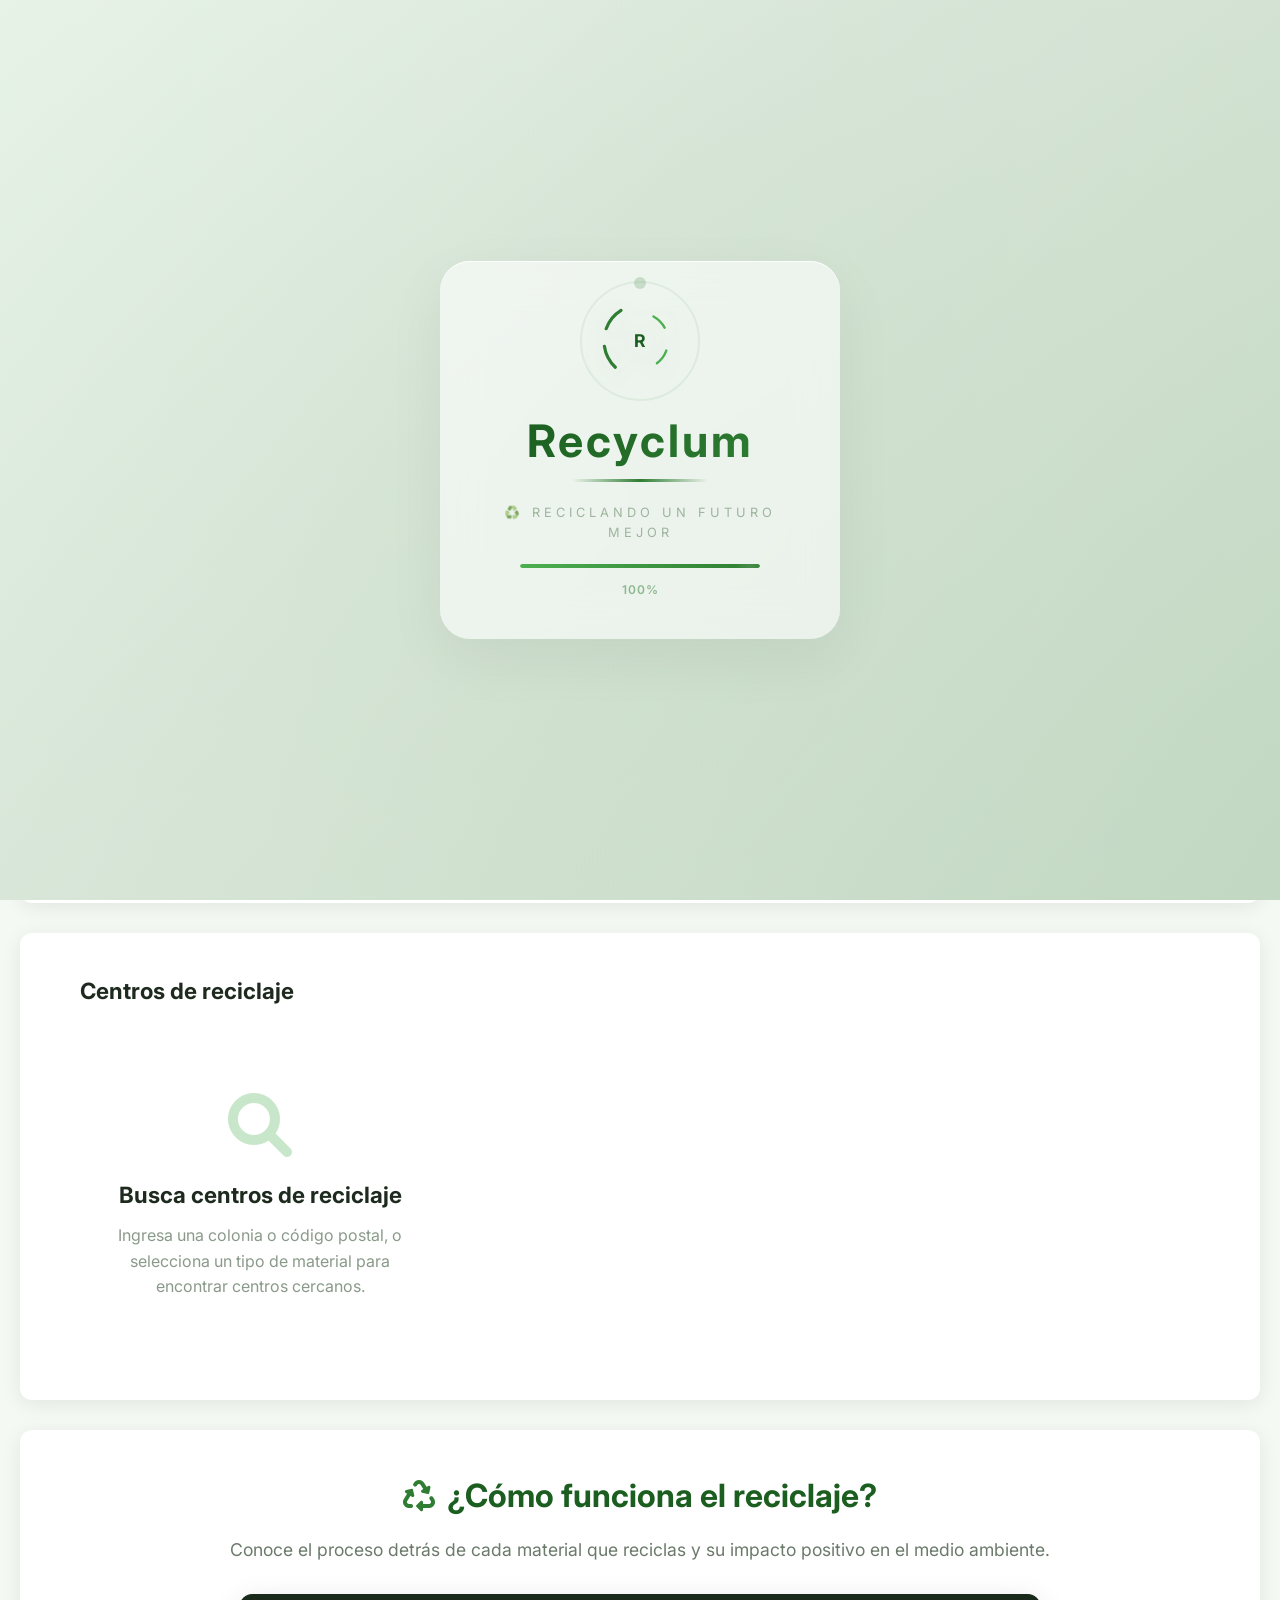
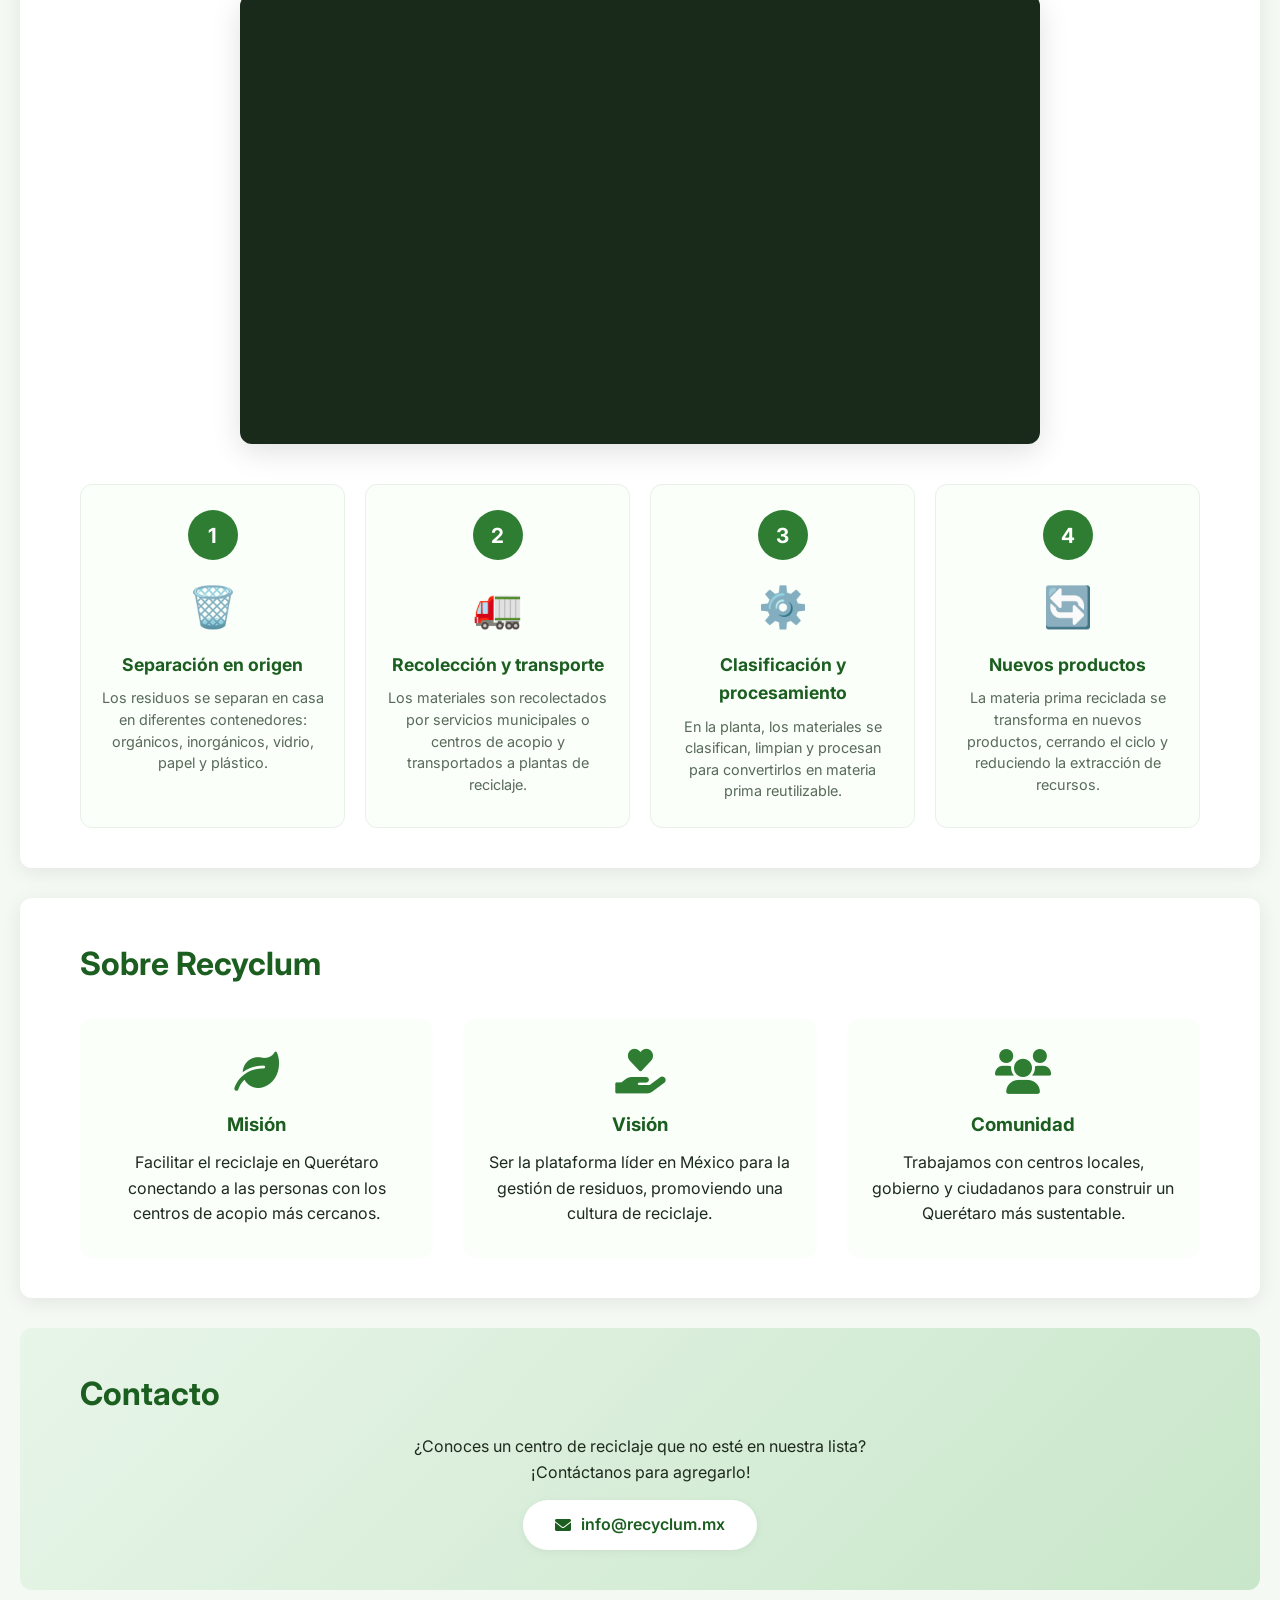
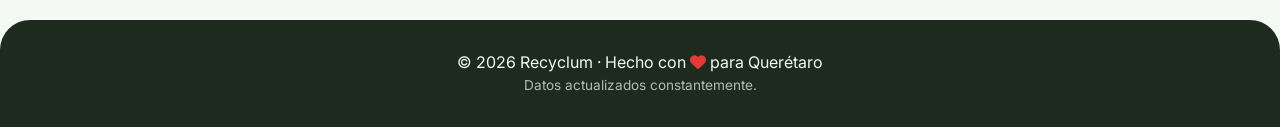
==== ops1/index.html @ 359a3044 "op1 ." ====
<!DOCTYPE html>
<html lang="es-MX">
<head>
    <meta charset="UTF-8">
    <meta name="viewport" content="width=device-width, initial-scale=1.0, maximum-scale=1.0, user-scalable=yes">
    <title>Recyclum · Centros de Reciclaje en Querétaro</title>
    
    <!-- Google Fonts -->
    <link rel="preconnect" href="https://fonts.googleapis.com">
    <link rel="preconnect" href="https://fonts.gstatic.com" crossorigin>
    <link href="https://fonts.googleapis.com/css2?family=Inter:opsz,wght@14..32,400;14..32,600;14..32,700&display=swap" rel="stylesheet">
    
    <!-- Font Awesome -->
    <link rel="stylesheet" href="https://cdnjs.cloudflare.com/ajax/libs/font-awesome/6.0.0-beta3/css/all.min.css">

    <style>
        /* ============================================ */
        /* 1. VARIABLES Y RESET */
        /* ============================================ */
        :root {
            --primary-green: #2e7d32;
            --primary-light: #4caf50;
            --primary-dark: #1b5e20;
            --primary-hover: #388e3c;
            --background: #f4f9f4;
            --text-dark: #1e2a1e;
            --text-light: #f0faf0;
            --white: #ffffff;
            --shadow: 0 4px 20px rgba(0, 0, 0, 0.08);
            --shadow-hover: 0 8px 30px rgba(0, 0, 0, 0.12);
            --radius: 12px;
            --transition: all 0.3s cubic-bezier(0.25, 0.46, 0.45, 0.94);
            --nav-height: 70px;
            --whatsapp-green: #25d366;
            --whatsapp-dark: #128C7E;
            --maps-blue: #4285F4;
        }

        * {
            margin: 0;
            padding: 0;
            box-sizing: border-box;
        }

        html {
            scroll-behavior: smooth;
        }

        body {
            font-family: 'Inter', -apple-system, BlinkMacSystemFont, sans-serif;
            background-color: var(--background);
            color: var(--text-dark);
            line-height: 1.6;
            padding-top: var(--nav-height);
            overflow-x: hidden;
        }

        .container {
            max-width: 1200px;
            margin: 0 auto;
            padding: 0 20px;
        }

        a {
            text-decoration: none;
            color: inherit;
        }

        /* ============================================ */
        /* 2. PRELOADER MEJORADO */
        /* ============================================ */
        #preloader {
            position: fixed;
            top: 0;
            left: 0;
            width: 100%;
            height: 100%;
            z-index: 9999;
            display: flex;
            justify-content: center;
            align-items: center;
            transition: opacity 0.8s ease, visibility 0.8s ease;
            background: linear-gradient(135deg, #f0f7f0 0%, #dce8dc 40%, #c8dcc8 100%);
            overflow: hidden;
        }

        #preloader::before {
            content: '';
            position: absolute;
            top: -50%;
            left: -50%;
            width: 200%;
            height: 200%;
            background: 
                radial-gradient(circle at 20% 30%, rgba(76, 175, 80, 0.05) 0%, transparent 50%),
                radial-gradient(circle at 80% 70%, rgba(46, 125, 50, 0.04) 0%, transparent 50%),
                radial-gradient(circle at 50% 50%, rgba(27, 94, 32, 0.02) 0%, transparent 70%);
            animation: preloaderPulse 8s ease-in-out infinite alternate;
        }

        @keyframes preloaderPulse {
            0% { transform: scale(1) rotate(0deg); opacity: 0.5; }
            100% { transform: scale(1.1) rotate(3deg); opacity: 1; }
        }

        #preloader::after {
            content: '🍃';
            position: absolute;
            font-size: 3rem;
            opacity: 0.04;
            animation: leafFloat 25s linear infinite;
            pointer-events: none;
        }

        @keyframes leafFloat {
            0% { transform: translate(-100vw, -20vh) rotate(0deg); }
            100% { transform: translate(100vw, 120vh) rotate(720deg); }
        }

        .loader-content {
            position: relative;
            z-index: 1;
            text-align: center;
            padding: 40px;
            background: rgba(255, 255, 255, 0.6);
            backdrop-filter: blur(20px);
            -webkit-backdrop-filter: blur(20px);
            border-radius: 30px;
            box-shadow: 0 20px 60px rgba(0, 0, 0, 0.06), 
                        inset 0 1px 0 rgba(255, 255, 255, 0.8);
            max-width: 400px;
            width: 90%;
            animation: contentAppear 0.8s ease-out;
        }

        @keyframes contentAppear {
            0% { transform: scale(0.9) translateY(20px); opacity: 0; }
            100% { transform: scale(1) translateY(0); opacity: 1; }
        }

        .loader-logo {
            margin-bottom: 25px;
            display: flex;
            justify-content: center;
            align-items: center;
            position: relative;
        }

        .loader-logo-ring {
            position: absolute;
            width: 120px;
            height: 120px;
            border-radius: 50%;
            border: 2px solid rgba(46, 125, 50, 0.08);
            animation: ringSpin 20s linear infinite;
        }

        .loader-logo-ring::before {
            content: '';
            position: absolute;
            top: -6px;
            left: 50%;
            transform: translateX(-50%);
            width: 12px;
            height: 12px;
            background: var(--primary-green);
            border-radius: 50%;
            opacity: 0.2;
        }

        @keyframes ringSpin {
            0% { transform: rotate(0deg); }
            100% { transform: rotate(360deg); }
        }

        .loader-logo svg {
            width: 80px;
            height: 80px;
            position: relative;
            z-index: 2;
            filter: drop-shadow(0 4px 12px rgba(46, 125, 50, 0.15));
        }

        .loader-name {
            font-size: 2.8rem;
            font-weight: 700;
            background: linear-gradient(135deg, var(--primary-dark), var(--primary-green));
            -webkit-background-clip: text;
            -webkit-text-fill-color: transparent;
            background-clip: text;
            letter-spacing: 3px;
            margin-bottom: 25px;
            position: relative;
            display: inline-block;
        }

        .loader-name::after {
            content: '';
            position: absolute;
            bottom: -4px;
            left: 20%;
            width: 60%;
            height: 3px;
            background: linear-gradient(90deg, transparent, var(--primary-green), transparent);
            border-radius: 2px;
            animation: nameUnderline 2s ease-in-out infinite;
        }

        @keyframes nameUnderline {
            0%, 100% { transform: scaleX(0.6); opacity: 0.3; }
            50% { transform: scaleX(1); opacity: 1; }
        }

        .loader-subtitle {
            font-size: 0.8rem;
            color: #6b8a6b;
            letter-spacing: 4px;
            text-transform: uppercase;
            margin-bottom: 20px;
            font-weight: 400;
            opacity: 0.6;
        }

        .loader-progress-bar {
            width: 100%;
            max-width: 240px;
            height: 4px;
            background: rgba(46, 125, 50, 0.1);
            border-radius: 10px;
            margin: 0 auto;
            overflow: hidden;
            position: relative;
        }

        .loader-progress-bar::before {
            content: '';
            position: absolute;
            top: 0;
            left: 0;
            width: 100%;
            height: 100%;
            background: linear-gradient(90deg, 
                transparent 0%, 
                rgba(46, 125, 50, 0.05) 20%, 
                transparent 40%);
            animation: progressShimmer 1.5s ease-in-out infinite;
        }

        @keyframes progressShimmer {
            0% { transform: translateX(-100%); }
            100% { transform: translateX(200%); }
        }

        .loader-progress-fill {
            height: 100%;
            width: 0%;
            background: linear-gradient(90deg, var(--primary-light), var(--primary-green));
            border-radius: 10px;
            animation: progressFill 2.5s ease-in-out forwards;
            position: relative;
        }

        .loader-progress-fill::after {
            content: '';
            position: absolute;
            top: 0;
            right: 0;
            width: 20px;
            height: 100%;
            background: rgba(255, 255, 255, 0.3);
            filter: blur(4px);
            border-radius: 10px;
        }

        @keyframes progressFill {
            0% { width: 0%; }
            100% { width: 100%; }
        }

        .loader-percentage {
            font-size: 0.75rem;
            color: var(--primary-green);
            font-weight: 600;
            margin-top: 12px;
            opacity: 0.5;
            letter-spacing: 1px;
        }

        #preloader.hidden {
            opacity: 0;
            visibility: hidden;
            pointer-events: none;
        }

        /* ============================================ */
        /* 3. MENÚ DE NAVEGACIÓN */
        /* ============================================ */
        .navbar {
            position: fixed;
            top: 0;
            left: 0;
            width: 100%;
            height: var(--nav-height);
            background: rgba(255, 255, 255, 0.92);
            backdrop-filter: blur(12px);
            -webkit-backdrop-filter: blur(12px);
            box-shadow: 0 2px 15px rgba(0,0,0,0.08);
            z-index: 1000;
            display: flex;
            align-items: center;
            justify-content: space-between;
            padding: 0 30px;
            border-bottom: 1px solid rgba(46, 125, 50, 0.06);
        }

        .navbar-logo {
            display: flex;
            align-items: center;
            gap: 10px;
            font-weight: 700;
            font-size: 1.4rem;
            color: var(--primary-dark);
            z-index: 1001;
            transition: var(--transition);
            flex-shrink: 0;
        }

        .navbar-logo i {
            color: var(--primary-green);
            font-size: 1.8rem;
        }

        .navbar-logo:hover {
            transform: scale(1.02);
        }

        .menu-toggle {
            display: none;
            flex-direction: column;
            gap: 5px;
            cursor: pointer;
            padding: 8px 5px;
            z-index: 1001;
            background: none;
            border: none;
        }

        .menu-toggle span {
            display: block;
            width: 28px;
            height: 3px;
            background: var(--text-dark);
            border-radius: 3px;
            transition: var(--transition);
            transform-origin: center;
        }

        .menu-toggle.active span:nth-child(1) {
            transform: translateY(8px) rotate(45deg);
        }

        .menu-toggle.active span:nth-child(2) {
            opacity: 0;
            transform: scaleX(0);
        }

        .menu-toggle.active span:nth-child(3) {
            transform: translateY(-8px) rotate(-45deg);
        }

        .nav-menu {
            display: flex;
            align-items: center;
            gap: 8px;
            list-style: none;
            transition: var(--transition);
        }

        .nav-menu li {
            position: relative;
        }

        .nav-menu a {
            display: flex;
            align-items: center;
            gap: 8px;
            padding: 10px 20px;
            border-radius: 50px;
            font-weight: 500;
            color: var(--text-dark);
            transition: var(--transition);
            font-size: 0.95rem;
            position: relative;
        }

        .nav-menu a i {
            font-size: 1rem;
            transition: var(--transition);
        }

        .nav-menu a:hover {
            background: var(--primary-green);
            color: var(--white);
            transform: translateY(-2px);
            box-shadow: 0 6px 20px rgba(46, 125, 50, 0.25);
        }

        .nav-menu a:hover i {
            transform: scale(1.1) rotate(-5deg);
        }

        .nav-menu a::after {
            content: '';
            position: absolute;
            bottom: 2px;
            left: 50%;
            width: 0;
            height: 2px;
            background: var(--primary-green);
            transition: var(--transition);
            transform: translateX(-50%);
        }

        .nav-menu a:hover::after {
            width: 60%;
        }

        /* ============================================ */
        /* 4. SECCIONES PRINCIPALES */
        /* ============================================ */
        .main-content {
            padding-top: 10px;
        }

        section {
            padding: 70px 0;
        }

        h2 {
            font-size: 2rem;
            color: var(--primary-dark);
            margin-bottom: 15px;
            display: flex;
            align-items: center;
            gap: 12px;
        }

        h2 i {
            color: var(--primary-green);
        }

        .hero-section {
            background: linear-gradient(135deg, #e8f5e9 0%, #c8e6c9 100%);
            min-height: 55vh;
            display: flex;
            align-items: center;
            justify-content: space-between;
            padding: 40px 10%;
            border-radius: 0 0 50px 50px;
            margin-bottom: 20px;
        }

        .hero-content {
            flex: 1;
        }

        .hero-content h1 {
            font-size: 3rem;
            font-weight: 700;
            line-height: 1.2;
            margin-bottom: 20px;
            color: var(--text-dark);
        }

        .hero-content .highlight {
            color: var(--primary-green);
            position: relative;
        }

        .hero-content .highlight::after {
            content: '';
            position: absolute;
            bottom: 2px;
            left: 0;
            width: 100%;
            height: 4px;
            background: var(--primary-light);
            opacity: 0.3;
            border-radius: 2px;
        }

        .hero-content p {
            font-size: 1.2rem;
            color: #3e5a3e;
            max-width: 500px;
            margin-bottom: 30px;
        }

        .btn-primary {
            display: inline-flex;
            align-items: center;
            gap: 10px;
            background: var(--primary-green);
            color: var(--white);
            padding: 14px 32px;
            border-radius: 50px;
            font-weight: 600;
            transition: var(--transition);
            box-shadow: 0 4px 15px rgba(46, 125, 50, 0.3);
        }

        .btn-primary:hover {
            background: var(--primary-dark);
            transform: translateY(-3px);
            box-shadow: 0 8px 25px rgba(46, 125, 50, 0.4);
        }

        .hero-image {
            flex: 1;
            text-align: center;
        }

        .hero-image i {
            color: var(--primary-green);
            opacity: 0.15;
            font-size: 12rem;
        }

        /* ============================================ */
        /* 5. BUSCADOR */
        /* ============================================ */
        .search-section {
            background: var(--white);
            border-radius: var(--radius);
            box-shadow: var(--shadow);
            margin: 0 20px 30px;
            padding: 40px;
            text-align: center;
        }

        .search-box {
            display: flex;
            flex-wrap: wrap;
            gap: 12px;
            max-width: 650px;
            margin: 25px auto;
        }

        #searchInput {
            flex: 1;
            padding: 14px 24px;
            border: 2px solid #e0e8e0;
            border-radius: 50px;
            font-size: 1rem;
            transition: var(--transition);
            min-width: 200px;
            background: #fafffa;
        }

        #searchInput:focus {
            outline: none;
            border-color: var(--primary-green);
            box-shadow: 0 0 0 4px rgba(46, 125, 50, 0.12);
        }

        #searchBtn {
            padding: 14px 30px;
            background: var(--primary-green);
            color: var(--white);
            border: none;
            border-radius: 50px;
            font-weight: 600;
            cursor: pointer;
            transition: var(--transition);
            display: flex;
            align-items: center;
            gap: 8px;
            white-space: nowrap;
        }

        #searchBtn:hover {
            background: var(--primary-dark);
            transform: scale(1.03);
        }

        .filter-tags {
            display: flex;
            flex-wrap: wrap;
            justify-content: center;
            gap: 10px;
            margin-top: 20px;
        }

        .filter-tag {
            background: #f0f5f0;
            padding: 6px 20px;
            border-radius: 50px;
            font-size: 0.85rem;
            font-weight: 500;
            cursor: pointer;
            transition: var(--transition);
            border: 1px solid transparent;
            user-select: none;
        }

        .filter-tag:hover {
            background: var(--primary-light);
            color: var(--white);
            transform: translateY(-2px);
        }

        .filter-tag.active {
            background: var(--primary-green);
            color: var(--white);
            border-color: var(--primary-green);
            box-shadow: 0 4px 12px rgba(46, 125, 50, 0.25);
        }

        /* ============================================ */
        /* 6. RESULTADOS */
        /* ============================================ */
        .results-section {
            background: var(--white);
            border-radius: var(--radius);
            box-shadow: var(--shadow);
            margin: 0 20px 30px;
            padding: 40px;
            min-height: 200px;
        }

        .results-header {
            display: flex;
            justify-content: space-between;
            align-items: center;
            margin-bottom: 25px;
            flex-wrap: wrap;
            gap: 10px;
        }

        .results-header h3 {
            font-size: 1.4rem;
            color: var(--text-dark);
        }

        .results-header h3 span {
            font-weight: 400;
            color: #6b7a6b;
        }

        .results-grid {
            display: grid;
            grid-template-columns: repeat(auto-fill, minmax(300px, 1fr));
            gap: 20px;
        }

        .search-prompt {
            text-align: center;
            padding: 60px 20px;
            color: #8a9a8a;
        }

        .search-prompt i {
            font-size: 4rem;
            color: var(--primary-light);
            opacity: 0.3;
            margin-bottom: 20px;
            display: block;
        }

        .search-prompt h3 {
            font-size: 1.4rem;
            color: var(--text-dark);
            margin-bottom: 10px;
        }

        .search-prompt p {
            font-size: 1rem;
            max-width: 400px;
            margin: 0 auto;
        }

        .result-card {
            background: #fafffa;
            border: 1px solid #e8f0e8;
            border-radius: var(--radius);
            padding: 22px;
            transition: var(--transition);
            animation: fadeInUp 0.4s ease-out;
        }

        @keyframes fadeInUp {
            0% { opacity: 0; transform: translateY(20px); }
            100% { opacity: 1; transform: translateY(0); }
        }

        .result-card:hover {
            transform: translateY(-5px);
            box-shadow: var(--shadow-hover);
            border-color: var(--primary-light);
        }

        .result-card h4 {
            color: var(--primary-dark);
            font-size: 1.2rem;
            margin-bottom: 8px;
        }

        .result-card .address {
            font-size: 0.95rem;
            color: #4a5a4a;
            margin-bottom: 8px;
        }

        .result-card .badge {
            display: inline-block;
            background: #e0ece0;
            padding: 3px 14px;
            border-radius: 50px;
            font-size: 0.75rem;
            font-weight: 600;
            color: var(--primary-dark);
            margin-right: 5px;
            margin-top: 5px;
        }

        .card-actions {
            display: flex;
            flex-wrap: wrap;
            gap: 10px;
            margin-top: 15px;
            padding-top: 15px;
            border-top: 1px solid #e8f0e8;
        }

        .btn-maps {
            display: inline-flex;
            align-items: center;
            gap: 6px;
            padding: 8px 16px;
            background: var(--maps-blue);
            color: var(--white);
            border-radius: 50px;
            font-size: 0.85rem;
            font-weight: 500;
            transition: var(--transition);
            border: none;
            cursor: pointer;
        }

        .btn-maps:hover {
            background: #3367d6;
            transform: translateY(-2px);
            box-shadow: 0 4px 12px rgba(66, 133, 244, 0.3);
        }

        .btn-whatsapp {
            display: inline-flex;
            align-items: center;
            gap: 6px;
            padding: 8px 16px;
            background: var(--whatsapp-green);
            color: var(--white);
            border-radius: 50px;
            font-size: 0.85rem;
            font-weight: 500;
            transition: var(--transition);
            border: none;
            cursor: pointer;
        }

        .btn-whatsapp:hover {
            background: var(--whatsapp-dark);
            transform: translateY(-2px);
            box-shadow: 0 4px 12px rgba(37, 211, 102, 0.3);
        }

        .no-results {
            text-align: center;
            padding: 40px 0;
            color: #6b7a6b;
        }

        .no-results i {
            color: var(--primary-light);
            margin-bottom: 15px;
        }

        /* ============================================ */
        /* 7. PROCESO DE RECICLAJE */
        /* ============================================ */
        .process-section {
            background: var(--white);
            border-radius: var(--radius);
            box-shadow: var(--shadow);
            margin: 0 20px 30px;
            padding: 40px;
        }

        .process-section h2 {
            text-align: center;
            justify-content: center;
        }

        .process-section .section-subtitle {
            text-align: center;
            color: #6b7a6b;
            margin-bottom: 30px;
            font-size: 1.1rem;
        }

        .video-banner {
            position: relative;
            width: 100%;
            max-width: 800px;
            margin: 0 auto 40px;
            border-radius: var(--radius);
            overflow: hidden;
            box-shadow: var(--shadow-hover);
            aspect-ratio: 16/9;
            background: #1a2a1a;
        }

        .video-banner iframe {
            width: 100%;
            height: 100%;
            border: none;
            display: block;
        }

        .process-grid {
            display: grid;
            grid-template-columns: repeat(4, 1fr);
            gap: 20px;
            margin-top: 10px;
        }

        .process-step {
            background: #fafffa;
            border: 1px solid #e8f0e8;
            border-radius: var(--radius);
            padding: 25px 20px;
            text-align: center;
            transition: var(--transition);
            position: relative;
        }

        .process-step:hover {
            transform: translateY(-5px);
            box-shadow: var(--shadow-hover);
            border-color: var(--primary-light);
        }

        .process-step .step-number {
            display: inline-flex;
            align-items: center;
            justify-content: center;
            width: 50px;
            height: 50px;
            background: var(--primary-green);
            color: var(--white);
            border-radius: 50%;
            font-size: 1.3rem;
            font-weight: 700;
            margin-bottom: 15px;
        }

        .process-step .step-icon {
            font-size: 2.5rem;
            color: var(--primary-green);
            margin-bottom: 12px;
            display: block;
        }

        .process-step h4 {
            color: var(--primary-dark);
            font-size: 1.1rem;
            margin-bottom: 8px;
        }

        .process-step p {
            font-size: 0.9rem;
            color: #5a6a5a;
            line-height: 1.5;
        }

        /* ============================================ */
        /* 8. ABOUT Y CONTACTO */
        /* ============================================ */
        .about-section {
            background: var(--white);
            border-radius: var(--radius);
            box-shadow: var(--shadow);
            margin: 0 20px 30px;
            padding: 40px;
            text-align: center;
        }

        .about-grid {
            display: grid;
            grid-template-columns: repeat(auto-fit, minmax(220px, 1fr));
            gap: 30px;
            margin-top: 30px;
        }

        .about-card {
            padding: 30px 20px;
            border-radius: var(--radius);
            background: #fafffa;
            transition: var(--transition);
            border: 1px solid transparent;
        }

        .about-card:hover {
            transform: translateY(-5px);
            border-color: var(--primary-light);
            box-shadow: var(--shadow-hover);
        }

        .about-card i {
            font-size: 2.8rem;
            color: var(--primary-green);
            margin-bottom: 15px;
        }

        .about-card h3 {
            color: var(--primary-dark);
            margin-bottom: 10px;
        }

        .contact-section {
            background: linear-gradient(135deg, #e8f5e9, #c8e6c9);
            border-radius: var(--radius);
            margin: 0 20px 30px;
            padding: 40px;
            text-align: center;
        }

        .btn-secondary {
            display: inline-flex;
            align-items: center;
            gap: 10px;
            background: var(--white);
            color: var(--primary-dark);
            padding: 12px 32px;
            border-radius: 50px;
            font-weight: 600;
            transition: var(--transition);
            box-shadow: 0 2px 10px rgba(0,0,0,0.05);
            margin-top: 15px;
        }

        .btn-secondary:hover {
            transform: translateY(-3px);
            box-shadow: 0 8px 25px rgba(0,0,0,0.1);
            background: var(--primary-green);
            color: var(--white);
        }

        .footer {
            background: var(--text-dark);
            color: var(--text-light);
            text-align: center;
            padding: 30px 0;
            border-radius: 30px 30px 0 0;
            margin-top: 20px;
        }

        .footer i {
            color: #e53935;
        }

        /* ============================================ */
        /* 9. RESPONSIVIDAD */
        /* ============================================ */
        @media (max-width: 1024px) {
            .process-grid {
                grid-template-columns: repeat(2, 1fr);
            }
        }

        @media (max-width: 768px) {
            :root {
                --nav-height: 60px;
            }

            body {
                padding-top: var(--nav-height);
            }

            .navbar {
                padding: 0 20px;
            }

            .navbar-logo {
                font-size: 1.2rem;
            }

            .navbar-logo i {
                font-size: 1.5rem;
            }

            .menu-toggle {
                display: flex;
            }

            .nav-menu {
                position: fixed;
                top: 0;
                left: 0;
                width: 100%;
                height: 100vh;
                background: rgba(255, 255, 255, 0.98);
                backdrop-filter: blur(20px);
                -webkit-backdrop-filter: blur(20px);
                flex-direction: column;
                justify-content: center;
                align-items: center;
                gap: 0;
                transform: translateX(100%);
                transition: transform 0.4s cubic-bezier(0.86, 0, 0.07, 1);
                padding: 0 20px;
                z-index: 1000;
            }

            .nav-menu.open {
                transform: translateX(0);
            }

            .nav-menu li {
                width: 100%;
                max-width: 300px;
            }

            .nav-menu a {
                justify-content: center;
                padding: 16px 20px;
                font-size: 1.2rem;
                width: 100%;
                border-radius: 12px;
            }

            .nav-menu a:hover {
                transform: translateX(5px);
            }

            .nav-menu a::after {
                display: none;
            }

            .hero-section {
                flex-direction: column;
                text-align: center;
                padding: 30px 20px;
                min-height: 50vh;
            }

            .hero-content h1 {
                font-size: 2.2rem;
            }

            .hero-content p {
                font-size: 1rem;
                max-width: 100%;
            }

            .hero-image {
                margin-top: 20px;
            }

            .hero-image i {
                font-size: 6rem;
            }

            .search-section,
            .results-section,
            .process-section,
            .about-section,
            .contact-section {
                margin: 0 10px 20px;
                padding: 25px 15px;
            }

            .search-box {
                flex-direction: column;
                align-items: stretch;
            }

            #searchInput {
                width: 100%;
                min-width: unset;
            }

            #searchBtn {
                justify-content: center;
            }

            .filter-tags {
                gap: 6px;
            }

            .filter-tag {
                font-size: 0.75rem;
                padding: 4px 14px;
            }

            .results-grid {
                grid-template-columns: 1fr;
            }

            .results-header h3 {
                font-size: 1.2rem;
            }

            h2 {
                font-size: 1.6rem;
            }

            .about-grid {
                grid-template-columns: 1fr;
            }

            .card-actions {
                flex-direction: column;
            }

            .btn-maps, .btn-whatsapp {
                justify-content: center;
                width: 100%;
            }

            .loader-content {
                padding: 30px 20px;
            }

            .loader-name {
                font-size: 2.2rem;
            }

            .loader-logo svg {
                width: 60px;
                height: 60px;
            }

            .loader-logo-ring {
                width: 90px;
                height: 90px;
            }

            .process-grid {
                grid-template-columns: 1fr;
                max-width: 400px;
                margin: 0 auto;
            }

            .video-banner {
                max-width: 100%;
            }

            .search-prompt {
                padding: 40px 15px;
            }

            .search-prompt i {
                font-size: 3rem;
            }
        }

        @media (max-width: 480px) {
            .navbar {
                padding: 0 15px;
            }

            .navbar-logo {
                font-size: 1rem;
            }

            .navbar-logo i {
                font-size: 1.3rem;
            }

            .hero-content h1 {
                font-size: 1.8rem;
            }

            .btn-primary, .btn-secondary {
                padding: 12px 24px;
                font-size: 0.9rem;
            }

            .nav-menu a {
                font-size: 1rem;
                padding: 14px 16px;
            }

            .loader-content {
                padding: 20px 15px;
            }

            .loader-name {
                font-size: 1.8rem;
            }

            .loader-logo svg {
                width: 50px;
                height: 50px;
            }

            .loader-logo-ring {
                width: 75px;
                height: 75px;
            }
        }

        .menu-open {
            overflow: hidden;
        }
    </style>
</head>
<body>

    <!-- ============================================ -->
    <!-- PRELOADER -->
    <!-- ============================================ -->
    <div id="preloader">
        <div class="loader-content">
            <div class="loader-logo">
                <div class="loader-logo-ring"></div>
                <svg version="1.1" xmlns="http://www.w3.org/2000/svg" viewBox="0 0 100 100" width="80" height="80">
                    <circle cx="50" cy="50" r="45" fill="none" stroke="#2e7d32" stroke-width="4" stroke-dasharray="30 200" stroke-linecap="round">
                        <animateTransform attributeName="transform" type="rotate" from="0 50 50" to="360 50 50" dur="1.5s" repeatCount="indefinite" />
                    </circle>
                    <circle cx="50" cy="50" r="35" fill="none" stroke="#4caf50" stroke-width="3" stroke-dasharray="20 150" stroke-linecap="round">
                        <animateTransform attributeName="transform" type="rotate" from="360 50 50" to="0 50 50" dur="1.2s" repeatCount="indefinite" />
                    </circle>
                    <text x="50" y="58" font-family="'Inter', sans-serif" font-size="22" font-weight="700" fill="#1b5e20" text-anchor="middle">R</text>
                </svg>
            </div>
            <h1 class="loader-name">Recyclum</h1>
            <div class="loader-subtitle">♻️ Reciclando un futuro mejor</div>
            <div class="loader-progress-bar">
                <div class="loader-progress-fill"></div>
            </div>
            <div class="loader-percentage">Cargando...</div>
        </div>
    </div>

    <!-- ============================================ -->
    <!-- MENÚ DE NAVEGACIÓN -->
    <!-- ============================================ -->
    <nav class="navbar" id="navbar">
        <a href="#inicio" class="navbar-logo">
            <i class="fas fa-recycle"></i>
            <span>Recyclum</span>
        </a>

        <button class="menu-toggle" id="menuToggle" aria-label="Abrir menú">
            <span></span>
            <span></span>
            <span></span>
        </button>

        <ul class="nav-menu" id="navMenu">
            <li><a href="#inicio"><i class="fas fa-home"></i> Inicio</a></li>
            <li><a href="#buscador"><i class="fas fa-search"></i> Buscar</a></li>
            <li><a href="#proceso"><i class="fas fa-recycle"></i> Proceso</a></li>
            <li><a href="#about"><i class="fas fa-info-circle"></i> Sobre</a></li>
            <li><a href="#contacto"><i class="fas fa-envelope"></i> Contacto</a></li>
        </ul>
    </nav>

    <!-- ============================================ -->
    <!-- CONTENIDO PRINCIPAL -->
    <!-- ============================================ -->
    <main class="main-content" id="mainContent">

        <!-- SECCIÓN: INICIO / HERO -->
        <section id="inicio" class="hero-section">
            <div class="hero-content">
                <h1>Encuentra dónde reciclar en <span class="highlight">Querétaro</span></h1>
                <p>Conectamos a la comunidad con centros de reciclaje locales. Busca por colonia o código postal.</p>
                <a href="#buscador" class="btn-primary"><i class="fas fa-map-pin"></i> Buscar ahora</a>
            </div>
            <div class="hero-image">
                <i class="fas fa-recycle"></i>
            </div>
        </section>

        <!-- SECCIÓN: BUSCADOR -->
        <section id="buscador" class="search-section">
            <div class="container">
                <h2><i class="fas fa-search-location"></i> Busca tu centro de reciclaje</h2>
                <p>Ingresa el nombre de tu colonia o el código postal.</p>
                <div class="search-box">
                    <input type="text" id="searchInput" placeholder="Ej: Centro, 76000, Jurica..." aria-label="Buscar colonia o código postal">
                    <button id="searchBtn"><i class="fas fa-arrow-right"></i> Buscar</button>
                </div>
                <div class="filter-tags">
                    <span class="filter-tag active" data-filter="todos">Todos</span>
                    <span class="filter-tag" data-filter="papel">Papel</span>
                    <span class="filter-tag" data-filter="plastico">Plástico</span>
                    <span class="filter-tag" data-filter="vidrio">Vidrio</span>
                    <span class="filter-tag" data-filter="electronico">Electrónico</span>
                    <span class="filter-tag" data-filter="organico">Orgánico</span>
                </div>
            </div>
        </section>

        <!-- SECCIÓN: RESULTADOS -->
        <section id="resultados" class="results-section">
            <div class="container">
                <div class="results-header">
                    <h3>Centros de reciclaje <span id="resultCount"></span></h3>
                </div>
                <div id="resultsContainer" class="results-grid">
                    <div class="search-prompt" id="searchPrompt">
                        <i class="fas fa-search"></i>
                        <h3>Busca centros de reciclaje</h3>
                        <p>Ingresa una colonia o código postal, o selecciona un tipo de material para encontrar centros cercanos.</p>
                    </div>
                </div>
                <div id="noResults" class="no-results" style="display: none;">
                    <i class="fas fa-search fa-3x"></i>
                    <p>No encontramos centros en esa zona. <br> Intenta con otra colonia o código postal.</p>
                </div>
            </div>
        </section>

        <!-- SECCIÓN: PROCESO DE RECICLAJE -->
        <section id="proceso" class="process-section">
            <div class="container">
                <h2><i class="fas fa-recycle"></i> ¿Cómo funciona el reciclaje?</h2>
                <p class="section-subtitle">Conoce el proceso detrás de cada material que reciclas y su impacto positivo en el medio ambiente.</p>

                <div class="video-banner">
                    <iframe src="https://www.youtube.com/embed/6jQ7y_qQYUA?si=zE5wP5UzRr_lHqwD" 
                            title="Video sobre el proceso de reciclaje" 
                            allow="accelerometer; autoplay; clipboard-write; encrypted-media; gyroscope; picture-in-picture" 
                            allowfullscreen>
                    </iframe>
                </div>

                <div class="process-grid">
                    <div class="process-step">
                        <span class="step-number">1</span>
                        <span class="step-icon">🗑️</span>
                        <h4>Separación en origen</h4>
                        <p>Los residuos se separan en casa en diferentes contenedores: orgánicos, inorgánicos, vidrio, papel y plástico.</p>
                    </div>

                    <div class="process-step">
                        <span class="step-number">2</span>
                        <span class="step-icon">🚛</span>
                        <h4>Recolección y transporte</h4>
                        <p>Los materiales son recolectados por servicios municipales o centros de acopio y transportados a plantas de reciclaje.</p>
                    </div>

                    <div class="process-step">
                        <span class="step-number">3</span>
                        <span class="step-icon">⚙️</span>
                        <h4>Clasificación y procesamiento</h4>
                        <p>En la planta, los materiales se clasifican, limpian y procesan para convertirlos en materia prima reutilizable.</p>
                    </div>

                    <div class="process-step">
                        <span class="step-number">4</span>
                        <span class="step-icon">🔄</span>
                        <h4>Nuevos productos</h4>
                        <p>La materia prima reciclada se transforma en nuevos productos, cerrando el ciclo y reduciendo la extracción de recursos.</p>
                    </div>
                </div>
            </div>
        </section>

        <!-- SECCIÓN: SOBRE NOSOTROS -->
        <section id="about" class="about-section">
            <div class="container">
                <h2>Sobre Recyclum</h2>
                <div class="about-grid">
                    <div class="about-card">
                        <i class="fas fa-leaf"></i>
                        <h3>Misión</h3>
                        <p>Facilitar el reciclaje en Querétaro conectando a las personas con los centros de acopio más cercanos.</p>
                    </div>
                    <div class="about-card">
                        <i class="fas fa-hand-holding-heart"></i>
                        <h3>Visión</h3>
                        <p>Ser la plataforma líder en México para la gestión de residuos, promoviendo una cultura de reciclaje.</p>
                    </div>
                    <div class="about-card">
                        <i class="fas fa-users"></i>
                        <h3>Comunidad</h3>
                        <p>Trabajamos con centros locales, gobierno y ciudadanos para construir un Querétaro más sustentable.</p>
                    </div>
                </div>
            </div>
        </section>

        <!-- SECCIÓN: CONTACTO -->
        <section id="contacto" class="contact-section">
            <div class="container">
                <h2>Contacto</h2>
                <p>¿Conoces un centro de reciclaje que no esté en nuestra lista? <br> ¡Contáctanos para agregarlo!</p>
                <a href="mailto:info@recyclum.mx" class="btn-secondary"><i class="fas fa-envelope"></i> info@recyclum.mx</a>
            </div>
        </section>

        <!-- FOOTER -->
        <footer class="footer">
            <div class="container">
                <p>&copy; 2026 Recyclum · Hecho con <i class="fas fa-heart"></i> para Querétaro</p>
                <p style="font-size: 0.85rem; opacity: 0.7;">Datos actualizados constantemente.</p>
            </div>
        </footer>
    </main>

    <!-- ============================================ -->
    <!-- JAVASCRIPT CORREGIDO - Con timestamp para evitar caché -->
    <!-- ============================================ -->
    <script>
        // Versión del script para evitar caché
        console.log('Recyclum v2.0 - Cargando...');

        document.addEventListener('DOMContentLoaded', function() {

            console.log('DOM cargado - Iniciando Recyclum');

            // ==========================================
            // 1. PRELOADER
            // ==========================================
            const preloader = document.getElementById('preloader');
            const progressFill = document.querySelector('.loader-progress-fill');
            const percentageText = document.querySelector('.loader-percentage');

            let progress = 0;
            const progressInterval = setInterval(function() {
                progress += Math.random() * 8 + 2;
                if (progress >= 100) {
                    progress = 100;
                    clearInterval(progressInterval);
                }
                if (progressFill) {
                    progressFill.style.width = progress + '%';
                }
                if (percentageText) {
                    percentageText.textContent = Math.min(Math.round(progress), 100) + '%';
                }
            }, 150);

            setTimeout(function() {
                clearInterval(progressInterval);
                if (progressFill) {
                    progressFill.style.width = '100%';
                }
                if (percentageText) {
                    percentageText.textContent = '100%';
                }
                setTimeout(function() {
                    preloader.classList.add('hidden');
                    console.log('Preloader ocultado');
                }, 400);
            }, 2800);

            // ==========================================
            // 2. MENÚ HAMBURGUESA
            // ==========================================
            const menuToggle = document.getElementById('menuToggle');
            const navMenu = document.getElementById('navMenu');

            function toggleMenu() {
                menuToggle.classList.toggle('active');
                navMenu.classList.toggle('open');
                document.body.classList.toggle('menu-open');
            }

            if (menuToggle) {
                menuToggle.addEventListener('click', toggleMenu);
            }

            if (navMenu) {
                navMenu.querySelectorAll('a').forEach(link => {
                    link.addEventListener('click', function() {
                        if (navMenu.classList.contains('open')) {
                            toggleMenu();
                        }
                    });
                });
            }

            document.addEventListener('click', function(e) {
                if (window.innerWidth <= 768) {
                    const isClickInside = navMenu && (navMenu.contains(e.target) || menuToggle.contains(e.target));
                    if (!isClickInside && navMenu && navMenu.classList.contains('open')) {
                        toggleMenu();
                    }
                }
            });

            // ==========================================
            // 3. CARGA DE DATOS (JSON)
            // ==========================================
            let centrosData = [];
            let currentFilter = 'todos';

            const JSON_URL = 'data/centros-reciclaje.json';
            const resultsContainer = document.getElementById('resultsContainer');
            const noResults = document.getElementById('noResults');
            const resultCount = document.getElementById('resultCount');
            const searchInput = document.getElementById('searchInput');
            const searchBtn = document.getElementById('searchBtn');

            function getFallbackData() {
                return [
                    {
                        id: 1,
                        nombre: "Centro de Reciclaje Centro",
                        direccion: "Av. 5 de Febrero 123, Col. Centro",
                        colonia: "Centro",
                        cp: "76000",
                        telefono: "4421234567",
                        whatsapp: "4421234567",
                        lat: 20.5888,
                        lng: -100.3898,
                        materiales: ["papel", "cartón", "plástico"]
                    },
                    {
                        id: 2,
                        nombre: "EcoRecicla Jurica",
                        direccion: "Paseo de la República 456, Jurica",
                        colonia: "Jurica",
                        cp: "76100",
                        telefono: "4429876543",
                        whatsapp: "4429876543",
                        lat: 20.6819,
                        lng: -100.4463,
                        materiales: ["vidrio", "plástico", "metal"]
                    },
                    {
                        id: 3,
                        nombre: "Reciclados El Marqués",
                        direccion: "Carretera a Tlacote 789, El Marqués",
                        colonia: "El Marqués",
                        cp: "76240",
                        telefono: "4424567890",
                        whatsapp: "4424567890",
                        lat: 20.6265,
                        lng: -100.2738,
                        materiales: ["electrónico", "pilas", "plástico"]
                    },
                    {
                        id: 4,
                        nombre: "Punto Verde Álamos",
                        direccion: "Calle Álamos 222, Col. Álamos",
                        colonia: "Álamos",
                        cp: "76148",
                        telefono: "4422345678",
                        whatsapp: "4422345678",
                        lat: 20.6173,
                        lng: -100.3805,
                        materiales: ["orgánico", "papel", "cartón"]
                    },
                    {
                        id: 5,
                        nombre: "ReciclaTec",
                        direccion: "Blvd. Bernardo Quintana 1500, Col. Carretas",
                        colonia: "Carretas",
                        cp: "76020",
                        telefono: "4423456789",
                        whatsapp: "4423456789",
                        lat: 20.5961,
                        lng: -100.4063,
                        materiales: ["plástico", "electrónico", "metal"]
                    }
                ];
            }

            function showSearchPrompt() {
                if (resultsContainer) {
                    resultsContainer.innerHTML = `
                        <div class="search-prompt">
                            <i class="fas fa-search"></i>
                            <h3>Busca centros de reciclaje</h3>
                            <p>Ingresa una colonia o código postal, o selecciona un tipo de material para encontrar centros cercanos.</p>
                        </div>
                    `;
                }
                if (noResults) noResults.style.display = 'none';
                if (resultCount) resultCount.textContent = '';
                console.log('Mostrando prompt de búsqueda');
            }

            function loadCentros() {
                showSearchPrompt();

                console.log('Cargando datos desde:', JSON_URL);

                fetch(JSON_URL)
                    .then(response => {
                        if (!response.ok) throw new Error('No se pudo cargar el JSON');
                        return response.json();
                    })
                    .then(data => {
                        centrosData = data;
                        console.log('Datos cargados correctamente:', centrosData.length, 'centros');
                    })
                    .catch((error) => {
                        console.warn('Error al cargar JSON, usando datos de ejemplo:', error);
                        centrosData = getFallbackData();
                        console.log('Datos de ejemplo cargados:', centrosData.length, 'centros');
                    });
            }

            // ==========================================
            // 4. RENDERIZADO DE RESULTADOS
            // ==========================================
            function renderResults(data) {
                console.log('Renderizando', data.length, 'resultados');

                if (data.length === 0) {
                    if (resultsContainer) resultsContainer.innerHTML = '';
                    if (noResults) noResults.style.display = 'block';
                    if (resultCount) resultCount.textContent = '(0)';
                    return;
                }

                if (noResults) noResults.style.display = 'none';
                let html = '';
                data.forEach(item => {
                    const materiales = item.materiales.map(m =>
                        `<span class="badge">${m}</span>`
                    ).join('');

                    let mapsUrl = '';
                    if (item.lat && item.lng) {
                        mapsUrl = `https://www.google.com/maps/search/?api=1&query=${item.lat},${item.lng}`;
                    } else {
                        mapsUrl = `https://www.google.com/maps/search/?api=1&query=${encodeURIComponent(item.direccion + ', Querétaro, México')}`;
                    }

                    let whatsappUrl = '';
                    const whatsappNumber = item.whatsapp || item.telefono;
                    if (whatsappNumber) {
                        const cleanNumber = whatsappNumber.replace(/[^0-9]/g, '');
                        const mensajeInicial = encodeURIComponent('Hola, vi su centro en Recyclum. ¿Podrían darme más información sobre sus servicios de reciclaje?');
                        whatsappUrl = `https://wa.me/52${cleanNumber}?text=${mensajeInicial}`;
                    }

                    const telefonoDisplay = item.telefono ? 
                        item.telefono.replace(/(\d{3})(\d{3})(\d{4})/, '$1 $2 $3') : 
                        'No disponible';

                    html += `
                        <div class="result-card" data-id="${item.id}">
                            <h4>${item.nombre}</h4>
                            <p class="address"><i class="fas fa-map-pin" style="color: #4caf50;"></i> ${item.direccion}</p>
                            <p><i class="fas fa-phone" style="color: #4caf50;"></i> ${telefonoDisplay}</p>
                            <p><i class="fas fa-tag" style="color: #4caf50;"></i> Colonia: ${item.colonia} (CP ${item.cp})</p>
                            <div style="margin-top: 10px;">${materiales}</div>
                            
                            <div class="card-actions">
                                ${mapsUrl ? `<a href="${mapsUrl}" target="_blank" rel="noopener noreferrer" class="btn-maps"><i class="fas fa-map-marked-alt"></i> Ver en Maps</a>` : ''}
                                ${whatsappUrl ? `<a href="${whatsappUrl}" target="_blank" rel="noopener noreferrer" class="btn-whatsapp"><i class="fab fa-whatsapp"></i> Contactar por WhatsApp</a>` : ''}
                            </div>
                        </div>
                    `;
                });

                if (resultsContainer) {
                    resultsContainer.innerHTML = html;
                }
                if (resultCount) {
                    resultCount.textContent = `(${data.length})`;
                }
            }

            // ==========================================
            // 5. BÚSQUEDA Y FILTROS (CORREGIDO)
            // ==========================================
            function performSearch(query) {
                console.log('Realizando búsqueda:', query, 'Filtro:', currentFilter);

                const searchTerm = query.trim().toLowerCase();

                if (centrosData.length === 0) {
                    console.warn('No hay datos cargados aún');
                    return;
                }

                if (searchTerm === '' && currentFilter === 'todos') {
                    showSearchPrompt();
                    return;
                }

                let results = [...centrosData];

                if (searchTerm !== '') {
                    results = results.filter(item => {
                        const colonia = item.colonia.toLowerCase();
                        const cp = item.cp;
                        const nombre = item.nombre.toLowerCase();
                        const direccion = item.direccion.toLowerCase();
                        return colonia.includes(searchTerm) ||
                               cp.includes(searchTerm) ||
                               nombre.includes(searchTerm) ||
                               direccion.includes(searchTerm);
                    });
                }

                if (currentFilter !== 'todos') {
                    results = results.filter(item =>
                        item.materiales.includes(currentFilter)
                    );
                }

                if (results.length === 0) {
                    if (resultsContainer) resultsContainer.innerHTML = '';
                    if (noResults) noResults.style.display = 'block';
                    if (resultCount) resultCount.textContent = '(0)';
                    return;
                }

                renderResults(results);
            }

            // Evento de búsqueda
            if (searchBtn) {
                searchBtn.addEventListener('click', function() {
                    const query = searchInput ? searchInput.value : '';
                    performSearch(query);
                });
            }

            if (searchInput) {
                searchInput.addEventListener('keyup', function(e) {
                    if (e.key === 'Enter') {
                        const query = this.value;
                        performSearch(query);
                    }
                });
            }

            // Filtros por material
            document.querySelectorAll('.filter-tag').forEach(tag => {
                tag.addEventListener('click', function(e) {
                    console.log('Filtro seleccionado:', this.dataset.filter);
                    
                    document.querySelectorAll('.filter-tag').forEach(t => t.classList.remove('active'));
                    this.classList.add('active');
                    
                    currentFilter = this.dataset.filter;

                    const query = searchInput ? searchInput.value : '';

                    if (currentFilter === 'todos' && query.trim() === '') {
                        showSearchPrompt();
                        return;
                    }

                    performSearch(query);
                });
            });

            // ==========================================
            // 6. EFECTO DE SCROLL EN EL MENÚ
            // ==========================================
            window.addEventListener('scroll', function() {
                const navbar = document.getElementById('navbar');
                if (navbar) {
                    if (window.scrollY > 20) {
                        navbar.style.boxShadow = '0 4px 25px rgba(0,0,0,0.12)';
                        navbar.style.borderBottom = '1px solid rgba(46, 125, 50, 0.1)';
                    } else {
                        navbar.style.boxShadow = '0 2px 15px rgba(0,0,0,0.08)';
                        navbar.style.borderBottom = '1px solid rgba(46, 125, 50, 0.06)';
                    }
                }
            });

            // ==========================================
            // 7. INICIALIZACIÓN
            // ==========================================
            console.log('Inicializando Recyclum...');
            loadCentros();

            // Forzar que el filtro "Todos" esté activo
            const todoFilter = document.querySelector('.filter-tag[data-filter="todos"]');
            if (todoFilter) {
                todoFilter.classList.add('active');
            }

            console.log('Recyclum iniciado correctamente');

        });
    </script>

</body>
</html>
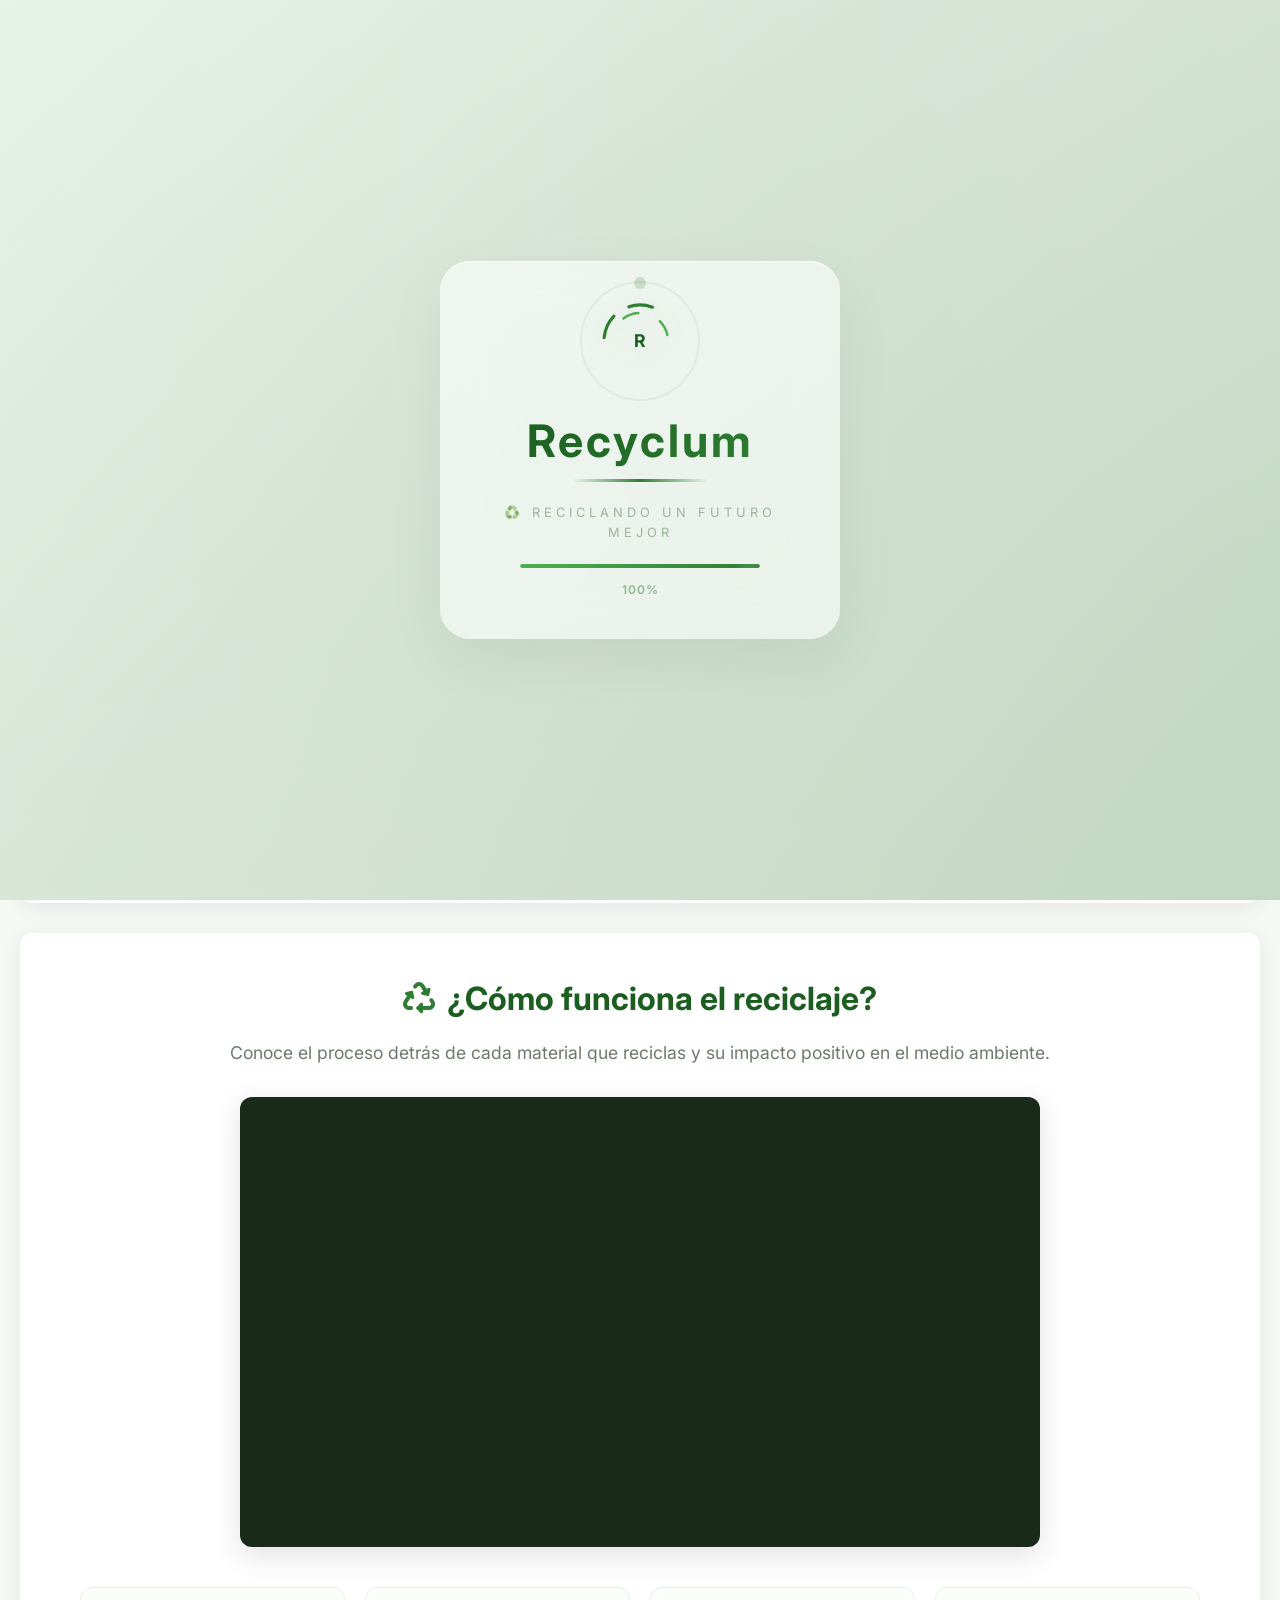
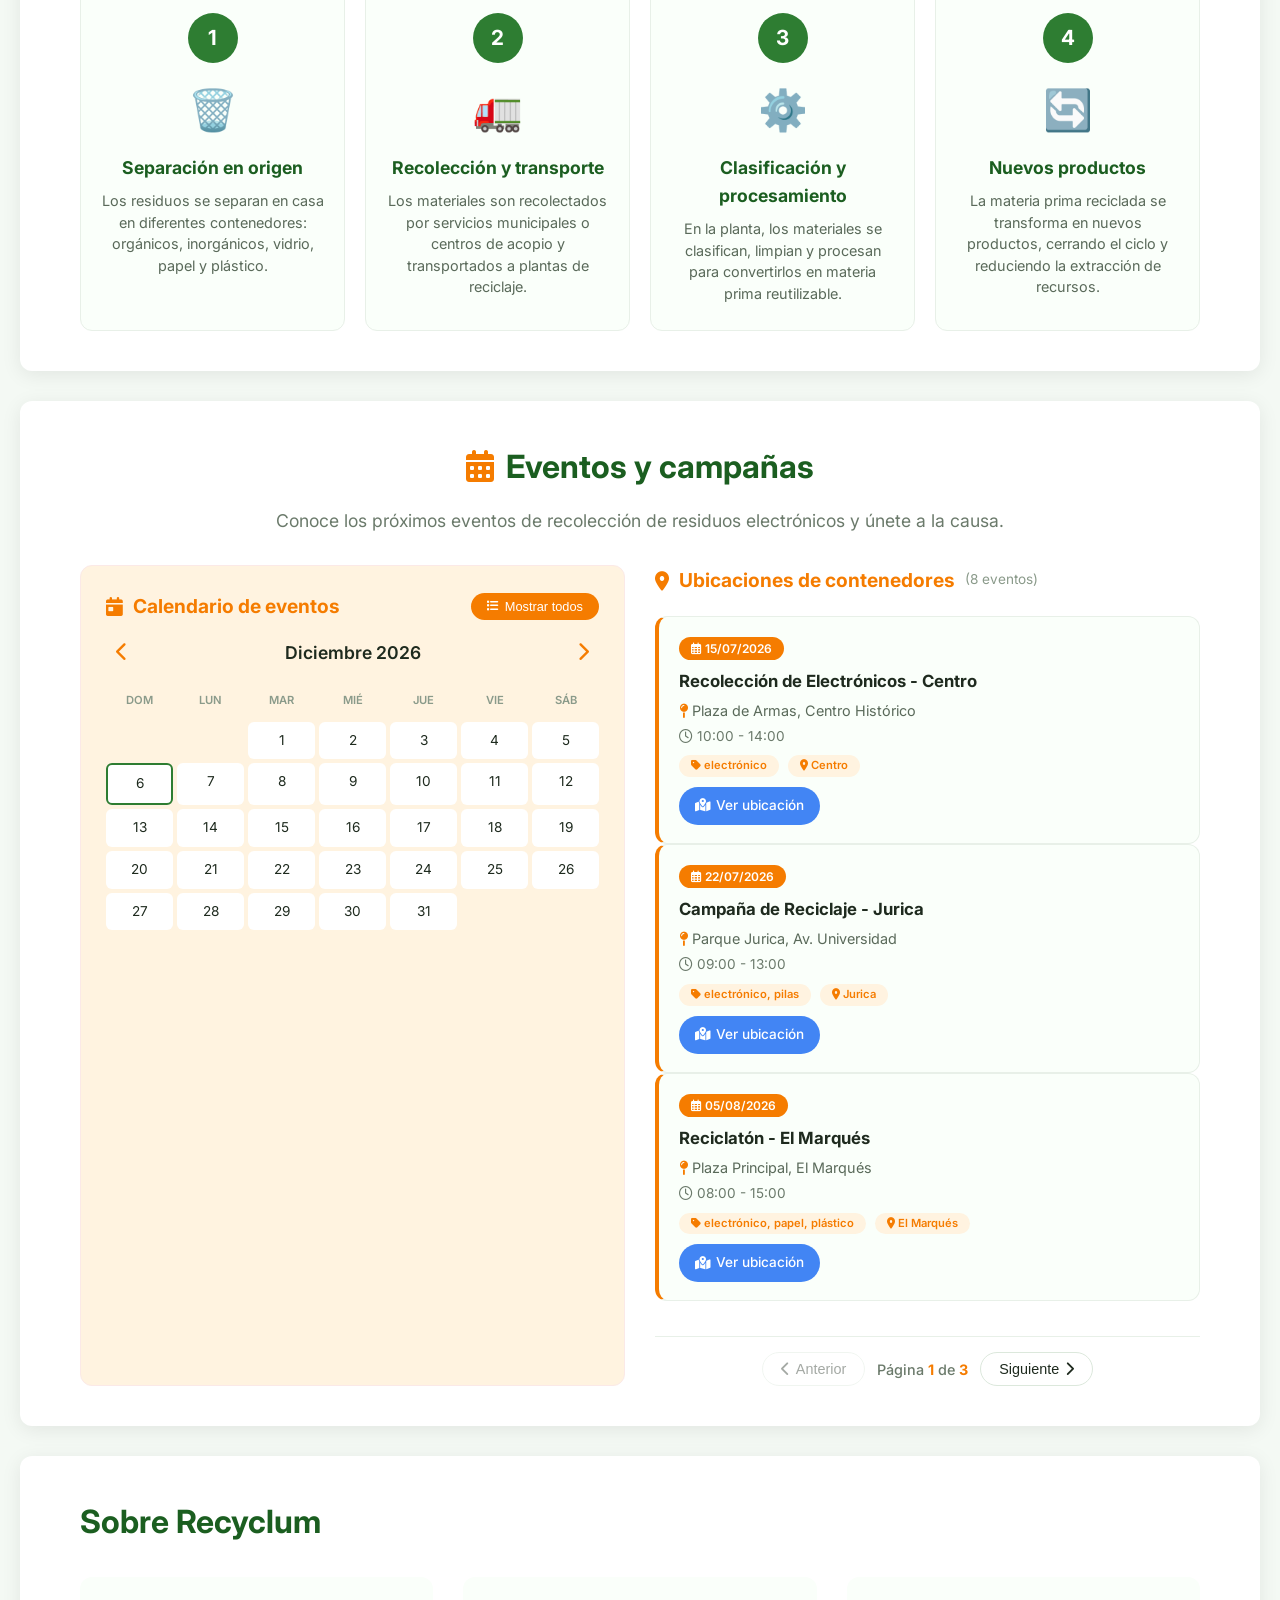
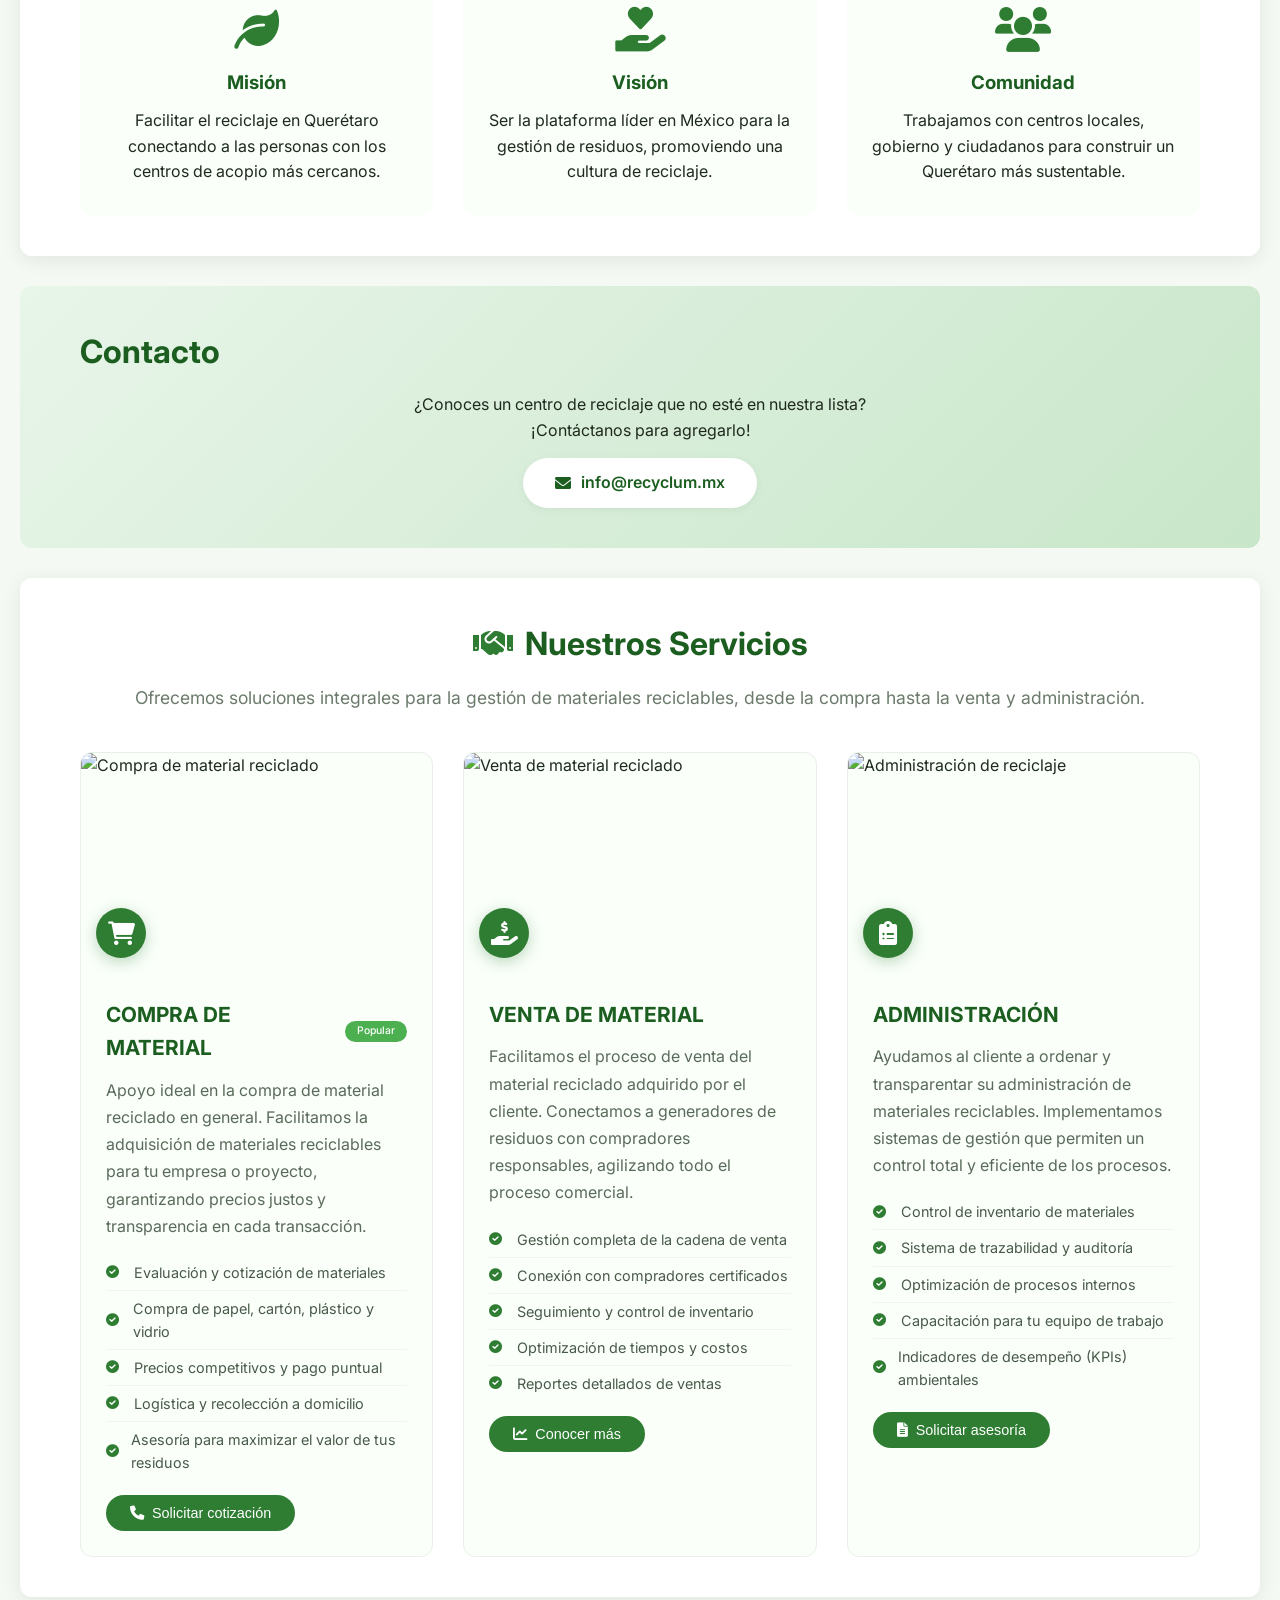
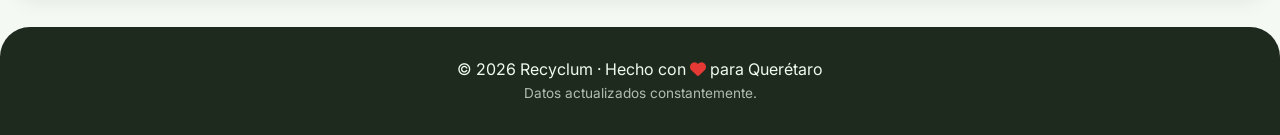
==== commit 8ab078a1: ". ." ====
--- a/ops1/index.html
+++ b/ops1/index.html
@@ -5,12 +5,9 @@
     <meta name="viewport" content="width=device-width, initial-scale=1.0, maximum-scale=1.0, user-scalable=yes">
     <title>Recyclum · Centros de Reciclaje en Querétaro</title>
     
-    <!-- Google Fonts -->
     <link rel="preconnect" href="https://fonts.googleapis.com">
     <link rel="preconnect" href="https://fonts.gstatic.com" crossorigin>
     <link href="https://fonts.googleapis.com/css2?family=Inter:opsz,wght@14..32,400;14..32,600;14..32,700&display=swap" rel="stylesheet">
-    
-    <!-- Font Awesome -->
     <link rel="stylesheet" href="https://cdnjs.cloudflare.com/ajax/libs/font-awesome/6.0.0-beta3/css/all.min.css">
 
     <style>
@@ -34,6 +31,8 @@
             --whatsapp-green: #25d366;
             --whatsapp-dark: #128C7E;
             --maps-blue: #4285F4;
+            --event-orange: #f57c00;
+            --event-light: #fff3e0;
         }
 
         * {
@@ -67,7 +66,7 @@
         }
 
         /* ============================================ */
-        /* 2. PRELOADER MEJORADO */
+        /* 2. PRELOADER */
         /* ============================================ */
         #preloader {
             position: fixed;
@@ -626,6 +625,11 @@
             margin: 0 20px 30px;
             padding: 40px;
             min-height: 200px;
+            display: none;
+        }
+
+        .results-section.visible {
+            display: block;
         }
 
         .results-header {
@@ -651,32 +655,6 @@
             display: grid;
             grid-template-columns: repeat(auto-fill, minmax(300px, 1fr));
             gap: 20px;
-        }
-
-        .search-prompt {
-            text-align: center;
-            padding: 60px 20px;
-            color: #8a9a8a;
-        }
-
-        .search-prompt i {
-            font-size: 4rem;
-            color: var(--primary-light);
-            opacity: 0.3;
-            margin-bottom: 20px;
-            display: block;
-        }
-
-        .search-prompt h3 {
-            font-size: 1.4rem;
-            color: var(--text-dark);
-            margin-bottom: 10px;
-        }
-
-        .search-prompt p {
-            font-size: 1rem;
-            max-width: 400px;
-            margin: 0 auto;
         }
 
         .result-card {
@@ -884,7 +862,311 @@
         }
 
         /* ============================================ */
-        /* 8. ABOUT Y CONTACTO */
+        /* 8. EVENTOS */
+        /* ============================================ */
+        .events-section {
+            background: var(--white);
+            border-radius: var(--radius);
+            box-shadow: var(--shadow);
+            margin: 0 20px 30px;
+            padding: 40px;
+        }
+
+        .events-section h2 {
+            text-align: center;
+            justify-content: center;
+        }
+
+        .events-section .section-subtitle {
+            text-align: center;
+            color: #6b7a6b;
+            margin-bottom: 30px;
+            font-size: 1.1rem;
+        }
+
+        .events-grid {
+            display: grid;
+            grid-template-columns: 1fr 1fr;
+            gap: 30px;
+        }
+
+        .calendar-wrapper {
+            background: var(--event-light);
+            border-radius: var(--radius);
+            padding: 25px;
+            border: 1px solid #fbe9e7;
+        }
+
+        .calendar-header {
+            display: flex;
+            justify-content: space-between;
+            align-items: center;
+            margin-bottom: 15px;
+        }
+
+        .calendar-header h3 {
+            color: var(--event-orange);
+            font-size: 1.2rem;
+            display: flex;
+            align-items: center;
+            gap: 10px;
+            margin: 0;
+        }
+
+        .btn-show-all {
+            display: inline-flex;
+            align-items: center;
+            gap: 6px;
+            padding: 6px 16px;
+            background: var(--event-orange);
+            color: var(--white);
+            border: none;
+            border-radius: 50px;
+            font-size: 0.8rem;
+            font-weight: 500;
+            cursor: pointer;
+            transition: var(--transition);
+            white-space: nowrap;
+        }
+
+        .btn-show-all:hover {
+            background: #e65100;
+            transform: translateY(-2px);
+            box-shadow: 0 4px 12px rgba(245, 124, 0, 0.3);
+        }
+
+        .btn-show-all i {
+            font-size: 0.75rem;
+        }
+
+        .calendar-grid {
+            display: grid;
+            grid-template-columns: repeat(7, 1fr);
+            gap: 4px;
+        }
+
+        .calendar-grid .day-name {
+            font-size: 0.7rem;
+            font-weight: 600;
+            color: #8a9a8a;
+            text-align: center;
+            padding: 8px 0;
+            text-transform: uppercase;
+        }
+
+        .calendar-grid .day {
+            text-align: center;
+            padding: 8px 4px;
+            font-size: 0.85rem;
+            border-radius: 6px;
+            background: var(--white);
+            color: var(--text-dark);
+            transition: var(--transition);
+            cursor: default;
+        }
+
+        .calendar-grid .day.empty {
+            background: transparent;
+        }
+
+        .calendar-grid .day.event-day {
+            background: var(--event-orange);
+            color: var(--white);
+            font-weight: 600;
+            position: relative;
+            cursor: pointer;
+        }
+
+        .calendar-grid .day.event-day:hover {
+            transform: scale(1.05);
+            box-shadow: 0 4px 12px rgba(245, 124, 0, 0.3);
+        }
+
+        .calendar-grid .day.today {
+            border: 2px solid var(--primary-green);
+        }
+
+        .calendar-grid .day.event-day::after {
+            content: '●';
+            position: absolute;
+            bottom: 2px;
+            left: 50%;
+            transform: translateX(-50%);
+            font-size: 0.5rem;
+            color: var(--white);
+        }
+
+        .calendar-month {
+            display: flex;
+            justify-content: space-between;
+            align-items: center;
+            margin-bottom: 15px;
+        }
+
+        .calendar-month button {
+            background: none;
+            border: none;
+            font-size: 1.2rem;
+            color: var(--event-orange);
+            cursor: pointer;
+            padding: 5px 10px;
+            border-radius: 6px;
+            transition: var(--transition);
+        }
+
+        .calendar-month button:hover {
+            background: rgba(245, 124, 0, 0.1);
+        }
+
+        .calendar-month span {
+            font-weight: 600;
+            font-size: 1.1rem;
+            color: var(--text-dark);
+        }
+
+        .event-locations {
+            display: flex;
+            flex-direction: column;
+            gap: 15px;
+        }
+
+        .event-locations h3 {
+            color: var(--event-orange);
+            font-size: 1.2rem;
+            display: flex;
+            align-items: center;
+            gap: 10px;
+            margin-bottom: 5px;
+        }
+
+        .event-locations .events-counter {
+            font-size: 0.85rem;
+            color: #8a9a8a;
+            font-weight: 400;
+        }
+
+        .event-card {
+            background: #fafffa;
+            border: 1px solid #e8f0e8;
+            border-radius: var(--radius);
+            padding: 18px 20px;
+            transition: var(--transition);
+            border-left: 4px solid var(--event-orange);
+            animation: fadeInUp 0.4s ease-out;
+        }
+
+        .event-card:hover {
+            transform: translateX(5px);
+            box-shadow: var(--shadow-hover);
+        }
+
+        .event-card .event-date {
+            display: inline-block;
+            background: var(--event-orange);
+            color: var(--white);
+            padding: 2px 12px;
+            border-radius: 50px;
+            font-size: 0.75rem;
+            font-weight: 600;
+            margin-bottom: 8px;
+        }
+
+        .event-card h4 {
+            color: var(--text-dark);
+            font-size: 1.05rem;
+            margin-bottom: 4px;
+        }
+
+        .event-card .event-address {
+            font-size: 0.9rem;
+            color: #5a6a5a;
+            margin-bottom: 4px;
+        }
+
+        .event-card .event-time {
+            font-size: 0.85rem;
+            color: #6b7a6b;
+        }
+
+        .event-card .event-badge {
+            display: inline-block;
+            background: #fff3e0;
+            color: var(--event-orange);
+            padding: 2px 12px;
+            border-radius: 50px;
+            font-size: 0.7rem;
+            font-weight: 600;
+            margin-top: 8px;
+            margin-right: 5px;
+        }
+
+        .events-pagination {
+            display: flex;
+            justify-content: center;
+            align-items: center;
+            gap: 12px;
+            margin-top: 20px;
+            padding-top: 15px;
+            border-top: 1px solid #e8f0e8;
+            flex-wrap: wrap;
+        }
+
+        .events-pagination button {
+            padding: 8px 18px;
+            border: 1px solid #dce8dc;
+            border-radius: 50px;
+            background: var(--white);
+            color: var(--text-dark);
+            font-weight: 500;
+            font-size: 0.9rem;
+            cursor: pointer;
+            transition: var(--transition);
+            display: flex;
+            align-items: center;
+            gap: 6px;
+        }
+
+        .events-pagination button:hover:not(:disabled) {
+            background: var(--event-orange);
+            color: var(--white);
+            border-color: var(--event-orange);
+            transform: translateY(-2px);
+            box-shadow: 0 4px 12px rgba(245, 124, 0, 0.25);
+        }
+
+        .events-pagination button:disabled {
+            opacity: 0.4;
+            cursor: not-allowed;
+            transform: none;
+        }
+
+        .events-pagination .page-info {
+            font-size: 0.9rem;
+            color: #6b7a6b;
+            font-weight: 500;
+        }
+
+        .events-pagination .page-info span {
+            color: var(--event-orange);
+            font-weight: 700;
+        }
+
+        .no-events {
+            text-align: center;
+            padding: 40px 20px;
+            color: #8a9a8a;
+        }
+
+        .no-events i {
+            font-size: 3rem;
+            color: var(--event-orange);
+            opacity: 0.3;
+            display: block;
+            margin-bottom: 15px;
+        }
+
+        /* ============================================ */
+        /* 9. ABOUT */
         /* ============================================ */
         .about-section {
             background: var(--white);
@@ -927,6 +1209,9 @@
             margin-bottom: 10px;
         }
 
+        /* ============================================ */
+        /* 10. CONTACTO */
+        /* ============================================ */
         .contact-section {
             background: linear-gradient(135deg, #e8f5e9, #c8e6c9);
             border-radius: var(--radius);
@@ -956,6 +1241,162 @@
             color: var(--white);
         }
 
+        /* ============================================ */
+        /* 11. SERVICIOS - NUEVA SECCIÓN */
+        /* ============================================ */
+        .services-section {
+            background: var(--white);
+            border-radius: var(--radius);
+            box-shadow: var(--shadow);
+            margin: 0 20px 30px;
+            padding: 40px;
+        }
+
+        .services-section h2 {
+            text-align: center;
+            justify-content: center;
+        }
+
+        .services-section .section-subtitle {
+            text-align: center;
+            color: #6b7a6b;
+            margin-bottom: 40px;
+            font-size: 1.1rem;
+        }
+
+        .services-grid {
+            display: grid;
+            grid-template-columns: repeat(3, 1fr);
+            gap: 30px;
+        }
+
+        .service-card {
+            background: #fafffa;
+            border: 1px solid #e8f0e8;
+            border-radius: var(--radius);
+            overflow: hidden;
+            transition: var(--transition);
+        }
+
+        .service-card:hover {
+            transform: translateY(-8px);
+            box-shadow: var(--shadow-hover);
+            border-color: var(--primary-light);
+        }
+
+        .service-card .service-image {
+            width: 100%;
+            height: 220px;
+            overflow: hidden;
+            position: relative;
+        }
+
+        .service-card .service-image img {
+            width: 100%;
+            height: 100%;
+            object-fit: cover;
+            transition: var(--transition);
+        }
+
+        .service-card:hover .service-image img {
+            transform: scale(1.05);
+        }
+
+        .service-card .service-image .service-icon-overlay {
+            position: absolute;
+            bottom: 15px;
+            left: 15px;
+            background: var(--primary-green);
+            color: var(--white);
+            width: 50px;
+            height: 50px;
+            border-radius: 50%;
+            display: flex;
+            align-items: center;
+            justify-content: center;
+            font-size: 1.5rem;
+            box-shadow: 0 4px 15px rgba(46, 125, 50, 0.3);
+        }
+
+        .service-card .service-content {
+            padding: 25px;
+        }
+
+        .service-card .service-content h3 {
+            color: var(--primary-dark);
+            font-size: 1.3rem;
+            margin-bottom: 12px;
+            display: flex;
+            align-items: center;
+            gap: 10px;
+        }
+
+        .service-card .service-content h3 .badge-service {
+            font-size: 0.65rem;
+            background: var(--primary-light);
+            color: var(--white);
+            padding: 2px 12px;
+            border-radius: 50px;
+            font-weight: 500;
+        }
+
+        .service-card .service-content p {
+            color: #5a6a5a;
+            line-height: 1.7;
+            margin-bottom: 12px;
+        }
+
+        .service-card .service-content .service-features {
+            list-style: none;
+            padding: 0;
+            margin: 15px 0 0 0;
+        }
+
+        .service-card .service-content .service-features li {
+            padding: 6px 0;
+            color: #4a5a4a;
+            font-size: 0.9rem;
+            display: flex;
+            align-items: center;
+            gap: 8px;
+            border-bottom: 1px solid #f0f5f0;
+        }
+
+        .service-card .service-content .service-features li:last-child {
+            border-bottom: none;
+        }
+
+        .service-card .service-content .service-features li i {
+            color: var(--primary-green);
+            font-size: 0.8rem;
+            width: 20px;
+        }
+
+        .service-card .service-content .btn-service {
+            display: inline-flex;
+            align-items: center;
+            gap: 8px;
+            margin-top: 15px;
+            padding: 10px 24px;
+            background: var(--primary-green);
+            color: var(--white);
+            border-radius: 50px;
+            font-weight: 500;
+            font-size: 0.9rem;
+            transition: var(--transition);
+            border: none;
+            cursor: pointer;
+        }
+
+        .service-card .service-content .btn-service:hover {
+            background: var(--primary-dark);
+            transform: translateY(-2px);
+            box-shadow: 0 4px 15px rgba(46, 125, 50, 0.3);
+        }
+
+        /* ============================================ */
+        /* 12. FOOTER */
+        /* ============================================ */
         .footer {
             background: var(--text-dark);
             color: var(--text-light);
@@ -970,10 +1411,18 @@
         }
 
         /* ============================================ */
-        /* 9. RESPONSIVIDAD */
+        /* 13. RESPONSIVIDAD */
         /* ============================================ */
         @media (max-width: 1024px) {
             .process-grid {
+                grid-template-columns: repeat(2, 1fr);
+            }
+
+            .events-grid {
+                grid-template-columns: 1fr;
+            }
+
+            .services-grid {
                 grid-template-columns: repeat(2, 1fr);
             }
         }
@@ -1074,8 +1523,10 @@
             .search-section,
             .results-section,
             .process-section,
+            .events-section,
             .about-section,
-            .contact-section {
+            .contact-section,
+            .services-section {
                 margin: 0 10px 20px;
                 padding: 25px 15px;
             }
@@ -1156,12 +1607,43 @@
                 max-width: 100%;
             }
 
-            .search-prompt {
-                padding: 40px 15px;
-            }
-
-            .search-prompt i {
-                font-size: 3rem;
+            .events-grid {
+                grid-template-columns: 1fr;
+            }
+
+            .calendar-grid .day {
+                padding: 6px 2px;
+                font-size: 0.75rem;
+            }
+
+            .events-pagination {
+                gap: 8px;
+            }
+
+            .events-pagination button {
+                padding: 6px 14px;
+                font-size: 0.8rem;
+            }
+
+            .calendar-header {
+                flex-direction: column;
+                align-items: stretch;
+                gap: 10px;
+            }
+
+            .btn-show-all {
+                justify-content: center;
+                width: 100%;
+            }
+
+            .services-grid {
+                grid-template-columns: 1fr;
+                max-width: 500px;
+                margin: 0 auto;
+            }
+
+            .service-card .service-image {
+                height: 180px;
             }
         }
 
@@ -1208,6 +1690,27 @@
             .loader-logo-ring {
                 width: 75px;
                 height: 75px;
+            }
+
+            .calendar-grid .day {
+                padding: 4px 1px;
+                font-size: 0.65rem;
+            }
+
+            .calendar-grid .day-name {
+                font-size: 0.6rem;
+            }
+
+            .event-card {
+                padding: 14px 16px;
+            }
+
+            .service-card .service-content {
+                padding: 18px;
+            }
+
+            .service-card .service-content h3 {
+                font-size: 1.1rem;
             }
         }
 
@@ -1263,8 +1766,10 @@
             <li><a href="#inicio"><i class="fas fa-home"></i> Inicio</a></li>
             <li><a href="#buscador"><i class="fas fa-search"></i> Buscar</a></li>
             <li><a href="#proceso"><i class="fas fa-recycle"></i> Proceso</a></li>
+            <li><a href="#eventos"><i class="fas fa-calendar-alt"></i> Eventos</a></li>
             <li><a href="#about"><i class="fas fa-info-circle"></i> Sobre</a></li>
             <li><a href="#contacto"><i class="fas fa-envelope"></i> Contacto</a></li>
+            <li><a href="#servicios"><i class="fas fa-handshake"></i> Servicios</a></li>
         </ul>
     </nav>
 
@@ -1311,13 +1816,7 @@
                 <div class="results-header">
                     <h3>Centros de reciclaje <span id="resultCount"></span></h3>
                 </div>
-                <div id="resultsContainer" class="results-grid">
-                    <div class="search-prompt" id="searchPrompt">
-                        <i class="fas fa-search"></i>
-                        <h3>Busca centros de reciclaje</h3>
-                        <p>Ingresa una colonia o código postal, o selecciona un tipo de material para encontrar centros cercanos.</p>
-                    </div>
-                </div>
+                <div id="resultsContainer" class="results-grid"></div>
                 <div id="noResults" class="no-results" style="display: none;">
                     <i class="fas fa-search fa-3x"></i>
                     <p>No encontramos centros en esa zona. <br> Intenta con otra colonia o código postal.</p>
@@ -1366,6 +1865,51 @@
                         <span class="step-icon">🔄</span>
                         <h4>Nuevos productos</h4>
                         <p>La materia prima reciclada se transforma en nuevos productos, cerrando el ciclo y reduciendo la extracción de recursos.</p>
+                    </div>
+                </div>
+            </div>
+        </section>
+
+        <!-- SECCIÓN: EVENTOS -->
+        <section id="eventos" class="events-section">
+            <div class="container">
+                <h2><i class="fas fa-calendar-alt" style="color: var(--event-orange);"></i> Eventos y campañas</h2>
+                <p class="section-subtitle">Conoce los próximos eventos de recolección de residuos electrónicos y únete a la causa.</p>
+
+                <div class="events-grid">
+                    <div class="calendar-wrapper">
+                        <div class="calendar-header">
+                            <h3><i class="fas fa-calendar-day"></i> Calendario de eventos</h3>
+                            <button class="btn-show-all" id="btnShowAllEvents" title="Mostrar todos los eventos">
+                                <i class="fas fa-list"></i> Mostrar todos
+                            </button>
+                        </div>
+                        <div class="calendar-month">
+                            <button id="prevMonth"><i class="fas fa-chevron-left"></i></button>
+                            <span id="monthYear"></span>
+                            <button id="nextMonth"><i class="fas fa-chevron-right"></i></button>
+                        </div>
+                        <div class="calendar-grid" id="calendarGrid">
+                            <!-- Generado por JavaScript -->
+                        </div>
+                    </div>
+
+                    <div>
+                        <div class="event-locations">
+                            <h3>
+                                <i class="fas fa-map-marker-alt"></i> Ubicaciones de contenedores
+                                <span class="events-counter" id="eventsCounter"></span>
+                            </h3>
+                            <div id="eventLocationsList">
+                                <div class="no-events">
+                                    <i class="fas fa-calendar-times"></i>
+                                    <p>Cargando eventos...</p>
+                                </div>
+                            </div>
+                            <div class="events-pagination" id="eventsPagination">
+                                <!-- Generado por JavaScript -->
+                            </div>
+                        </div>
                     </div>
                 </div>
             </div>
@@ -1404,6 +1948,86 @@
             </div>
         </section>
 
+        <!-- ============================================ -->
+        <!-- SECCIÓN: SERVICIOS - NUEVA -->
+        <!-- ============================================ -->
+        <section id="servicios" class="services-section">
+            <div class="container">
+                <h2><i class="fas fa-handshake" style="color: var(--primary-green);"></i> Nuestros Servicios</h2>
+                <p class="section-subtitle">Ofrecemos soluciones integrales para la gestión de materiales reciclables, desde la compra hasta la venta y administración.</p>
+
+                <div class="services-grid">
+
+                    <!-- Servicio 1: COMPRA DE MATERIAL -->
+                    <div class="service-card">
+                        <div class="service-image">
+                            <img src="https://images.unsplash.com/photo-1532996122724-e3c354a0b15b?w=600&h=400&fit=crop&crop=center" alt="Compra de material reciclado">
+                            <div class="service-icon-overlay">
+                                <i class="fas fa-shopping-cart"></i>
+                            </div>
+                        </div>
+                        <div class="service-content">
+                            <h3>COMPRA DE MATERIAL <span class="badge-service">Popular</span></h3>
+                            <p>Apoyo ideal en la compra de material reciclado en general. Facilitamos la adquisición de materiales reciclables para tu empresa o proyecto, garantizando precios justos y transparencia en cada transacción.</p>
+                            <ul class="service-features">
+                                <li><i class="fas fa-check-circle"></i> Evaluación y cotización de materiales</li>
+                                <li><i class="fas fa-check-circle"></i> Compra de papel, cartón, plástico y vidrio</li>
+                                <li><i class="fas fa-check-circle"></i> Precios competitivos y pago puntual</li>
+                                <li><i class="fas fa-check-circle"></i> Logística y recolección a domicilio</li>
+                                <li><i class="fas fa-check-circle"></i> Asesoría para maximizar el valor de tus residuos</li>
+                            </ul>
+                            <button class="btn-service"><i class="fas fa-phone"></i> Solicitar cotización</button>
+                        </div>
+                    </div>
+
+                    <!-- Servicio 2: VENTA DE MATERIAL -->
+                    <div class="service-card">
+                        <div class="service-image">
+                            <img src="https://images.unsplash.com/photo-1586528116311-ad8dd3c8310d?w=600&h=400&fit=crop&crop=center" alt="Venta de material reciclado">
+                            <div class="service-icon-overlay">
+                                <i class="fas fa-hand-holding-usd"></i>
+                            </div>
+                        </div>
+                        <div class="service-content">
+                            <h3>VENTA DE MATERIAL</h3>
+                            <p>Facilitamos el proceso de venta del material reciclado adquirido por el cliente. Conectamos a generadores de residuos con compradores responsables, agilizando todo el proceso comercial.</p>
+                            <ul class="service-features">
+                                <li><i class="fas fa-check-circle"></i> Gestión completa de la cadena de venta</li>
+                                <li><i class="fas fa-check-circle"></i> Conexión con compradores certificados</li>
+                                <li><i class="fas fa-check-circle"></i> Seguimiento y control de inventario</li>
+                                <li><i class="fas fa-check-circle"></i> Optimización de tiempos y costos</li>
+                                <li><i class="fas fa-check-circle"></i> Reportes detallados de ventas</li>
+                            </ul>
+                            <button class="btn-service"><i class="fas fa-chart-line"></i> Conocer más</button>
+                        </div>
+                    </div>
+
+                    <!-- Servicio 3: ADMINISTRACIÓN -->
+                    <div class="service-card">
+                        <div class="service-image">
+                            <img src="https://images.unsplash.com/photo-1554224155-6726b3ff858f?w=600&h=400&fit=crop&crop=center" alt="Administración de reciclaje">
+                            <div class="service-icon-overlay">
+                                <i class="fas fa-clipboard-list"></i>
+                            </div>
+                        </div>
+                        <div class="service-content">
+                            <h3>ADMINISTRACIÓN</h3>
+                            <p>Ayudamos al cliente a ordenar y transparentar su administración de materiales reciclables. Implementamos sistemas de gestión que permiten un control total y eficiente de los procesos.</p>
+                            <ul class="service-features">
+                                <li><i class="fas fa-check-circle"></i> Control de inventario de materiales</li>
+                                <li><i class="fas fa-check-circle"></i> Sistema de trazabilidad y auditoría</li>
+                                <li><i class="fas fa-check-circle"></i> Optimización de procesos internos</li>
+                                <li><i class="fas fa-check-circle"></i> Capacitación para tu equipo de trabajo</li>
+                                <li><i class="fas fa-check-circle"></i> Indicadores de desempeño (KPIs) ambientales</li>
+                            </ul>
+                            <button class="btn-service"><i class="fas fa-file-alt"></i> Solicitar asesoría</button>
+                        </div>
+                    </div>
+
+                </div>
+            </div>
+        </section>
+
         <!-- FOOTER -->
         <footer class="footer">
             <div class="container">
@@ -1414,15 +2038,10 @@
     </main>
 
     <!-- ============================================ -->
-    <!-- JAVASCRIPT CORREGIDO - Con timestamp para evitar caché -->
+    <!-- JAVASCRIPT -->
     <!-- ============================================ -->
     <script>
-        // Versión del script para evitar caché
-        console.log('Recyclum v2.0 - Cargando...');
-
         document.addEventListener('DOMContentLoaded', function() {
-
-            console.log('DOM cargado - Iniciando Recyclum');
 
             // ==========================================
             // 1. PRELOADER
@@ -1456,7 +2075,6 @@
                 }
                 setTimeout(function() {
                     preloader.classList.add('hidden');
-                    console.log('Preloader ocultado');
                 }, 400);
             }, 2800);
 
@@ -1496,12 +2114,13 @@
             });
 
             // ==========================================
-            // 3. CARGA DE DATOS (JSON)
+            // 3. CARGA DE DATOS - CENTROS DE RECICLAJE
             // ==========================================
             let centrosData = [];
             let currentFilter = 'todos';
 
-            const JSON_URL = 'data/centros-reciclaje.json';
+            const JSON_URL_CENTROS = 'data/centros-reciclaje.json';
+            const resultsSection = document.getElementById('resultados');
             const resultsContainer = document.getElementById('resultsContainer');
             const noResults = document.getElementById('noResults');
             const resultCount = document.getElementById('resultCount');
@@ -1573,39 +2192,22 @@
                 ];
             }
 
-            function showSearchPrompt() {
-                if (resultsContainer) {
-                    resultsContainer.innerHTML = `
-                        <div class="search-prompt">
-                            <i class="fas fa-search"></i>
-                            <h3>Busca centros de reciclaje</h3>
-                            <p>Ingresa una colonia o código postal, o selecciona un tipo de material para encontrar centros cercanos.</p>
-                        </div>
-                    `;
-                }
-                if (noResults) noResults.style.display = 'none';
-                if (resultCount) resultCount.textContent = '';
-                console.log('Mostrando prompt de búsqueda');
-            }
-
             function loadCentros() {
-                showSearchPrompt();
-
-                console.log('Cargando datos desde:', JSON_URL);
-
-                fetch(JSON_URL)
+                resultsSection.classList.remove('visible');
+
+                fetch(JSON_URL_CENTROS)
                     .then(response => {
                         if (!response.ok) throw new Error('No se pudo cargar el JSON');
                         return response.json();
                     })
                     .then(data => {
                         centrosData = data;
-                        console.log('Datos cargados correctamente:', centrosData.length, 'centros');
+                        console.log('Centros cargados:', centrosData.length);
                     })
                     .catch((error) => {
-                        console.warn('Error al cargar JSON, usando datos de ejemplo:', error);
+                        console.warn('Error al cargar centros, usando datos de ejemplo:', error);
                         centrosData = getFallbackData();
-                        console.log('Datos de ejemplo cargados:', centrosData.length, 'centros');
+                        console.log('Centros de ejemplo cargados:', centrosData.length);
                     });
             }
 
@@ -1613,16 +2215,15 @@
             // 4. RENDERIZADO DE RESULTADOS
             // ==========================================
             function renderResults(data) {
-                console.log('Renderizando', data.length, 'resultados');
-
                 if (data.length === 0) {
-                    if (resultsContainer) resultsContainer.innerHTML = '';
-                    if (noResults) noResults.style.display = 'block';
-                    if (resultCount) resultCount.textContent = '(0)';
+                    resultsContainer.innerHTML = '';
+                    noResults.style.display = 'block';
+                    resultCount.textContent = '(0)';
+                    resultsSection.classList.add('visible');
                     return;
                 }
 
-                if (noResults) noResults.style.display = 'none';
+                noResults.style.display = 'none';
                 let html = '';
                 data.forEach(item => {
                     const materiales = item.materiales.map(m =>
@@ -1664,29 +2265,23 @@
                     `;
                 });
 
-                if (resultsContainer) {
-                    resultsContainer.innerHTML = html;
-                }
-                if (resultCount) {
-                    resultCount.textContent = `(${data.length})`;
-                }
+                resultsContainer.innerHTML = html;
+                resultCount.textContent = `(${data.length})`;
+                resultsSection.classList.add('visible');
             }
 
             // ==========================================
-            // 5. BÚSQUEDA Y FILTROS (CORREGIDO)
+            // 5. BÚSQUEDA Y FILTROS
             // ==========================================
             function performSearch(query) {
-                console.log('Realizando búsqueda:', query, 'Filtro:', currentFilter);
-
                 const searchTerm = query.trim().toLowerCase();
 
                 if (centrosData.length === 0) {
-                    console.warn('No hay datos cargados aún');
                     return;
                 }
 
                 if (searchTerm === '' && currentFilter === 'todos') {
-                    showSearchPrompt();
+                    resultsSection.classList.remove('visible');
                     return;
                 }
 
@@ -1712,16 +2307,16 @@
                 }
 
                 if (results.length === 0) {
-                    if (resultsContainer) resultsContainer.innerHTML = '';
-                    if (noResults) noResults.style.display = 'block';
-                    if (resultCount) resultCount.textContent = '(0)';
+                    resultsContainer.innerHTML = '';
+                    noResults.style.display = 'block';
+                    resultCount.textContent = '(0)';
+                    resultsSection.classList.add('visible');
                     return;
                 }
 
                 renderResults(results);
             }
 
-            // Evento de búsqueda
             if (searchBtn) {
                 searchBtn.addEventListener('click', function() {
                     const query = searchInput ? searchInput.value : '';
@@ -1738,20 +2333,16 @@
                 });
             }
 
-            // Filtros por material
             document.querySelectorAll('.filter-tag').forEach(tag => {
-                tag.addEventListener('click', function(e) {
-                    console.log('Filtro seleccionado:', this.dataset.filter);
-                    
+                tag.addEventListener('click', function() {
                     document.querySelectorAll('.filter-tag').forEach(t => t.classList.remove('active'));
                     this.classList.add('active');
                     
                     currentFilter = this.dataset.filter;
-
                     const query = searchInput ? searchInput.value : '';
 
                     if (currentFilter === 'todos' && query.trim() === '') {
-                        showSearchPrompt();
+                        resultsSection.classList.remove('visible');
                         return;
                     }
 
@@ -1760,7 +2351,320 @@
             });
 
             // ==========================================
-            // 6. EFECTO DE SCROLL EN EL MENÚ
+            // 6. EVENTOS
+            // ==========================================
+            let eventosData = [];
+            let currentMonth = new Date().getMonth();
+            let currentYear = new Date().getFullYear();
+            let currentPage = 1;
+            let isShowingAll = false;
+            const EVENTS_PER_PAGE = 3;
+
+            const JSON_URL_EVENTOS = 'data/eventos.json';
+            const calendarGrid = document.getElementById('calendarGrid');
+            const monthYearSpan = document.getElementById('monthYear');
+            const eventLocationsList = document.getElementById('eventLocationsList');
+            const eventsPagination = document.getElementById('eventsPagination');
+            const eventsCounter = document.getElementById('eventsCounter');
+            const btnShowAll = document.getElementById('btnShowAllEvents');
+
+            function getEventosFallback() {
+                const today = new Date();
+                const year = today.getFullYear();
+                const month = today.getMonth();
+                
+                return [
+                    {
+                        id: 1,
+                        titulo: "Recolección de Electrónicos - Centro",
+                        fecha: `${year}-${String(month + 1).padStart(2, '0')}-${String(15).padStart(2, '0')}`,
+                        hora: "10:00 - 14:00",
+                        direccion: "Plaza de Armas, Centro Histórico",
+                        colonia: "Centro",
+                        cp: "76000",
+                        lat: 20.5888,
+                        lng: -100.3898,
+                        tipo: "electrónico"
+                    },
+                    {
+                        id: 2,
+                        titulo: "Campaña de Reciclaje - Jurica",
+                        fecha: `${year}-${String(month + 1).padStart(2, '0')}-${String(22).padStart(2, '0')}`,
+                        hora: "09:00 - 13:00",
+                        direccion: "Parque Jurica, Av. Universidad",
+                        colonia: "Jurica",
+                        cp: "76100",
+                        lat: 20.6819,
+                        lng: -100.4463,
+                        tipo: "electrónico, pilas"
+                    },
+                    {
+                        id: 3,
+                        titulo: "Reciclatón - El Marqués",
+                        fecha: `${year}-${String(month + 2).padStart(2, '0')}-${String(5).padStart(2, '0')}`,
+                        hora: "08:00 - 15:00",
+                        direccion: "Plaza Principal, El Marqués",
+                        colonia: "El Marqués",
+                        cp: "76240",
+                        lat: 20.6265,
+                        lng: -100.2738,
+                        tipo: "electrónico, papel, plástico"
+                    },
+                    {
+                        id: 4,
+                        titulo: "Recolección de Residuos Electrónicos - Cimatario",
+                        fecha: `${year}-${String(month + 2).padStart(2, '0')}-${String(18).padStart(2, '0')}`,
+                        hora: "10:00 - 14:00",
+                        direccion: "Calle Cimatario 55, Col. Cimatario",
+                        colonia: "Cimatario",
+                        cp: "76030",
+                        lat: 20.5714,
+                        lng: -100.3776,
+                        tipo: "electrónico, pilas"
+                    },
+                    {
+                        id: 5,
+                        titulo: "Reciclaje de Electrónicos - Carretas",
+                        fecha: `${year}-${String(month + 3).padStart(2, '0')}-${String(2).padStart(2, '0')}`,
+                        hora: "10:00 - 14:00",
+                        direccion: "Blvd. Bernardo Quintana 1500, Col. Carretas",
+                        colonia: "Carretas",
+                        cp: "76020",
+                        lat: 20.5961,
+                        lng: -100.4063,
+                        tipo: "electrónico, metal"
+                    },
+                    {
+                        id: 6,
+                        titulo: "Campaña de Reciclaje - Álamos",
+                        fecha: `${year}-${String(month + 3).padStart(2, '0')}-${String(15).padStart(2, '0')}`,
+                        hora: "09:00 - 13:00",
+                        direccion: "Calle Álamos 222, Col. Álamos",
+                        colonia: "Álamos",
+                        cp: "76148",
+                        lat: 20.6173,
+                        lng: -100.3805,
+                        tipo: "electrónico, papel, plástico"
+                    },
+                    {
+                        id: 7,
+                        titulo: "Reciclatón - Parque Industrial",
+                        fecha: `${year}-${String(month + 4).padStart(2, '0')}-${String(10).padStart(2, '0')}`,
+                        hora: "08:00 - 15:00",
+                        direccion: "Parque Industrial Querétaro, Nave 12",
+                        colonia: "Parque Industrial",
+                        cp: "76220",
+                        lat: 20.6492,
+                        lng: -100.4116,
+                        tipo: "electrónico, metal, plástico"
+                    }
+                ];
+            }
+
+            function loadEventos() {
+                fetch(JSON_URL_EVENTOS)
+                    .then(response => {
+                        if (!response.ok) throw new Error('No se pudo cargar eventos.json');
+                        return response.json();
+                    })
+                    .then(data => {
+                        eventosData = data;
+                        console.log('Eventos cargados:', eventosData.length);
+                        renderCalendar(currentMonth, currentYear);
+                        renderEventLocationsWithPagination();
+                    })
+                    .catch((error) => {
+                        console.warn('Error al cargar eventos, usando datos de ejemplo:', error);
+                        eventosData = getEventosFallback();
+                        console.log('Eventos de ejemplo cargados:', eventosData.length);
+                        renderCalendar(currentMonth, currentYear);
+                        renderEventLocationsWithPagination();
+                    });
+            }
+
+            function renderCalendar(month, year) {
+                const monthNames = ['Enero', 'Febrero', 'Marzo', 'Abril', 'Mayo', 'Junio', 'Julio', 'Agosto', 'Septiembre', 'Octubre', 'Noviembre', 'Diciembre'];
+                monthYearSpan.textContent = `${monthNames[month]} ${year}`;
+
+                const firstDay = new Date(year, month, 1).getDay();
+                const daysInMonth = new Date(year, month + 1, 0).getDate();
+                const today = new Date();
+
+                let html = '';
+                const dayNames = ['Dom', 'Lun', 'Mar', 'Mié', 'Jue', 'Vie', 'Sáb'];
+                dayNames.forEach(name => {
+                    html += `<div class="day-name">${name}</div>`;
+                });
+
+                for (let i = 0; i < firstDay; i++) {
+                    html += `<div class="day empty"></div>`;
+                }
+
+                for (let day = 1; day <= daysInMonth; day++) {
+                    const dateStr = `${year}-${String(month + 1).padStart(2, '0')}-${String(day).padStart(2, '0')}`;
+                    const isEventDay = eventosData.some(e => e.fecha === dateStr);
+                    const isToday = today.getFullYear() === year && today.getMonth() === month && today.getDate() === day;
+                    
+                    let classes = 'day';
+                    if (isEventDay) classes += ' event-day';
+                    if (isToday) classes += ' today';
+                    
+                    html += `<div class="${classes}" data-date="${dateStr}" title="${isEventDay ? 'Evento este día' : ''}">${day}</div>`;
+                }
+
+                calendarGrid.innerHTML = html;
+
+                calendarGrid.querySelectorAll('.day.event-day').forEach(el => {
+                    el.addEventListener('click', function() {
+                        const date = this.dataset.date;
+                        const eventosDelDia = eventosData.filter(e => e.fecha === date);
+                        if (eventosDelDia.length > 0) {
+                            currentPage = 1;
+                            isShowingAll = false;
+                            btnShowAll.innerHTML = '<i class="fas fa-list"></i> Mostrar todos';
+                            renderEventLocationsWithPagination(eventosDelDia);
+                            document.querySelector('.event-locations').scrollIntoView({ behavior: 'smooth', block: 'start' });
+                        }
+                    });
+                });
+            }
+
+            function renderEventLocationsWithPagination(filteredEvents = null) {
+                const events = filteredEvents || eventosData;
+                
+                if (events.length === 0) {
+                    eventLocationsList.innerHTML = `
+                        <div class="no-events">
+                            <i class="fas fa-calendar-times"></i>
+                            <p>No hay eventos programados próximamente.</p>
+                        </div>
+                    `;
+                    eventsPagination.innerHTML = '';
+                    eventsCounter.textContent = '';
+                    return;
+                }
+
+                const sortedEvents = [...events].sort((a, b) => a.fecha.localeCompare(b.fecha));
+                const totalPages = Math.ceil(sortedEvents.length / EVENTS_PER_PAGE);
+                
+                if (currentPage > totalPages) currentPage = totalPages;
+                if (currentPage < 1) currentPage = 1;
+
+                const startIndex = (currentPage - 1) * EVENTS_PER_PAGE;
+                const endIndex = Math.min(startIndex + EVENTS_PER_PAGE, sortedEvents.length);
+                const pageEvents = sortedEvents.slice(startIndex, endIndex);
+
+                eventsCounter.textContent = `(${sortedEvents.length} eventos)`;
+
+                let html = '';
+                pageEvents.forEach(event => {
+                    const fechaFormateada = event.fecha.split('-').reverse().join('/');
+                    const mapsUrl = event.lat && event.lng ? 
+                        `https://www.google.com/maps/search/?api=1&query=${event.lat},${event.lng}` :
+                        `https://www.google.com/maps/search/?api=1&query=${encodeURIComponent(event.direccion + ', Querétaro, México')}`;
+
+                    html += `
+                        <div class="event-card">
+                            <div class="event-date"><i class="far fa-calendar-alt"></i> ${fechaFormateada}</div>
+                            <h4>${event.titulo}</h4>
+                            <p class="event-address"><i class="fas fa-map-pin" style="color: #f57c00;"></i> ${event.direccion}</p>
+                            <p class="event-time"><i class="far fa-clock"></i> ${event.hora || 'Horario por confirmar'}</p>
+                            <div>
+                                ${event.tipo ? `<span class="event-badge"><i class="fas fa-tag"></i> ${event.tipo}</span>` : ''}
+                                ${event.colonia ? `<span class="event-badge"><i class="fas fa-location-dot"></i> ${event.colonia}</span>` : ''}
+                            </div>
+                            <div class="card-actions" style="margin-top: 10px; border-top: none; padding-top: 0;">
+                                <a href="${mapsUrl}" target="_blank" rel="noopener noreferrer" class="btn-maps"><i class="fas fa-map-marked-alt"></i> Ver ubicación</a>
+                            </div>
+                        </div>
+                    `;
+                });
+
+                eventLocationsList.innerHTML = html;
+                renderPagination(totalPages, sortedEvents.length);
+            }
+
+            function renderPagination(totalPages, totalEvents) {
+                if (totalPages <= 1) {
+                    eventsPagination.innerHTML = '';
+                    return;
+                }
+
+                let paginationHtml = `
+                    <button id="prevPage" ${currentPage === 1 ? 'disabled' : ''}>
+                        <i class="fas fa-chevron-left"></i> Anterior
+                    </button>
+                    <span class="page-info">Página <span>${currentPage}</span> de <span>${totalPages}</span></span>
+                    <button id="nextPage" ${currentPage === totalPages ? 'disabled' : ''}>
+                        Siguiente <i class="fas fa-chevron-right"></i>
+                    </button>
+                `;
+
+                eventsPagination.innerHTML = paginationHtml;
+
+                const prevBtn = document.getElementById('prevPage');
+                const nextBtn = document.getElementById('nextPage');
+
+                if (prevBtn) {
+                    prevBtn.addEventListener('click', function() {
+                        if (currentPage > 1) {
+                            currentPage--;
+                            renderEventLocationsWithPagination();
+                            document.querySelector('.event-locations').scrollIntoView({ behavior: 'smooth', block: 'start' });
+                        }
+                    });
+                }
+
+                if (nextBtn) {
+                    nextBtn.addEventListener('click', function() {
+                        const totalPagesCalc = Math.ceil(eventosData.length / EVENTS_PER_PAGE);
+                        if (currentPage < totalPagesCalc) {
+                            currentPage++;
+                            renderEventLocationsWithPagination();
+                            document.querySelector('.event-locations').scrollIntoView({ behavior: 'smooth', block: 'start' });
+                        }
+                    });
+                }
+            }
+
+            if (btnShowAll) {
+                btnShowAll.addEventListener('click', function() {
+                    currentPage = 1;
+                    isShowingAll = true;
+                    this.innerHTML = '<i class="fas fa-check"></i> Mostrando todos';
+                    
+                    renderEventLocationsWithPagination(eventosData);
+                    document.querySelector('.event-locations').scrollIntoView({ behavior: 'smooth', block: 'start' });
+                    
+                    setTimeout(() => {
+                        if (isShowingAll) {
+                            this.innerHTML = '<i class="fas fa-list"></i> Mostrar todos';
+                            isShowingAll = false;
+                        }
+                    }, 2000);
+                });
+            }
+
+            document.getElementById('prevMonth').addEventListener('click', function() {
+                currentMonth--;
+                if (currentMonth < 0) {
+                    currentMonth = 11;
+                    currentYear--;
+                }
+                renderCalendar(currentMonth, currentYear);
+            });
+
+            document.getElementById('nextMonth').addEventListener('click', function() {
+                currentMonth++;
+                if (currentMonth > 11) {
+                    currentMonth = 0;
+                    currentYear++;
+                }
+                renderCalendar(currentMonth, currentYear);
+            });
+
+            // ==========================================
+            // 7. EFECTO DE SCROLL EN EL MENÚ
             // ==========================================
             window.addEventListener('scroll', function() {
                 const navbar = document.getElementById('navbar');
@@ -1776,18 +2680,21 @@
             });
 
             // ==========================================
-            // 7. INICIALIZACIÓN
+            // 8. BOTONES DE SERVICIOS
             // ==========================================
-            console.log('Inicializando Recyclum...');
+            document.querySelectorAll('.service-card .btn-service').forEach(btn => {
+                btn.addEventListener('click', function() {
+                    const card = this.closest('.service-card');
+                    const title = card.querySelector('h3')?.textContent?.trim() || 'Servicio';
+                    alert(`📋 Gracias por tu interés en "${title}".\n\nUn asesor se pondrá en contacto contigo pronto.\n\n📞 También puedes llamarnos al: 442 123 4567`);
+                });
+            });
+
+            // ==========================================
+            // 9. INICIALIZACIÓN
+            // ==========================================
             loadCentros();
-
-            // Forzar que el filtro "Todos" esté activo
-            const todoFilter = document.querySelector('.filter-tag[data-filter="todos"]');
-            if (todoFilter) {
-                todoFilter.classList.add('active');
-            }
-
-            console.log('Recyclum iniciado correctamente');
+            loadEventos();
 
         });
     </script>
